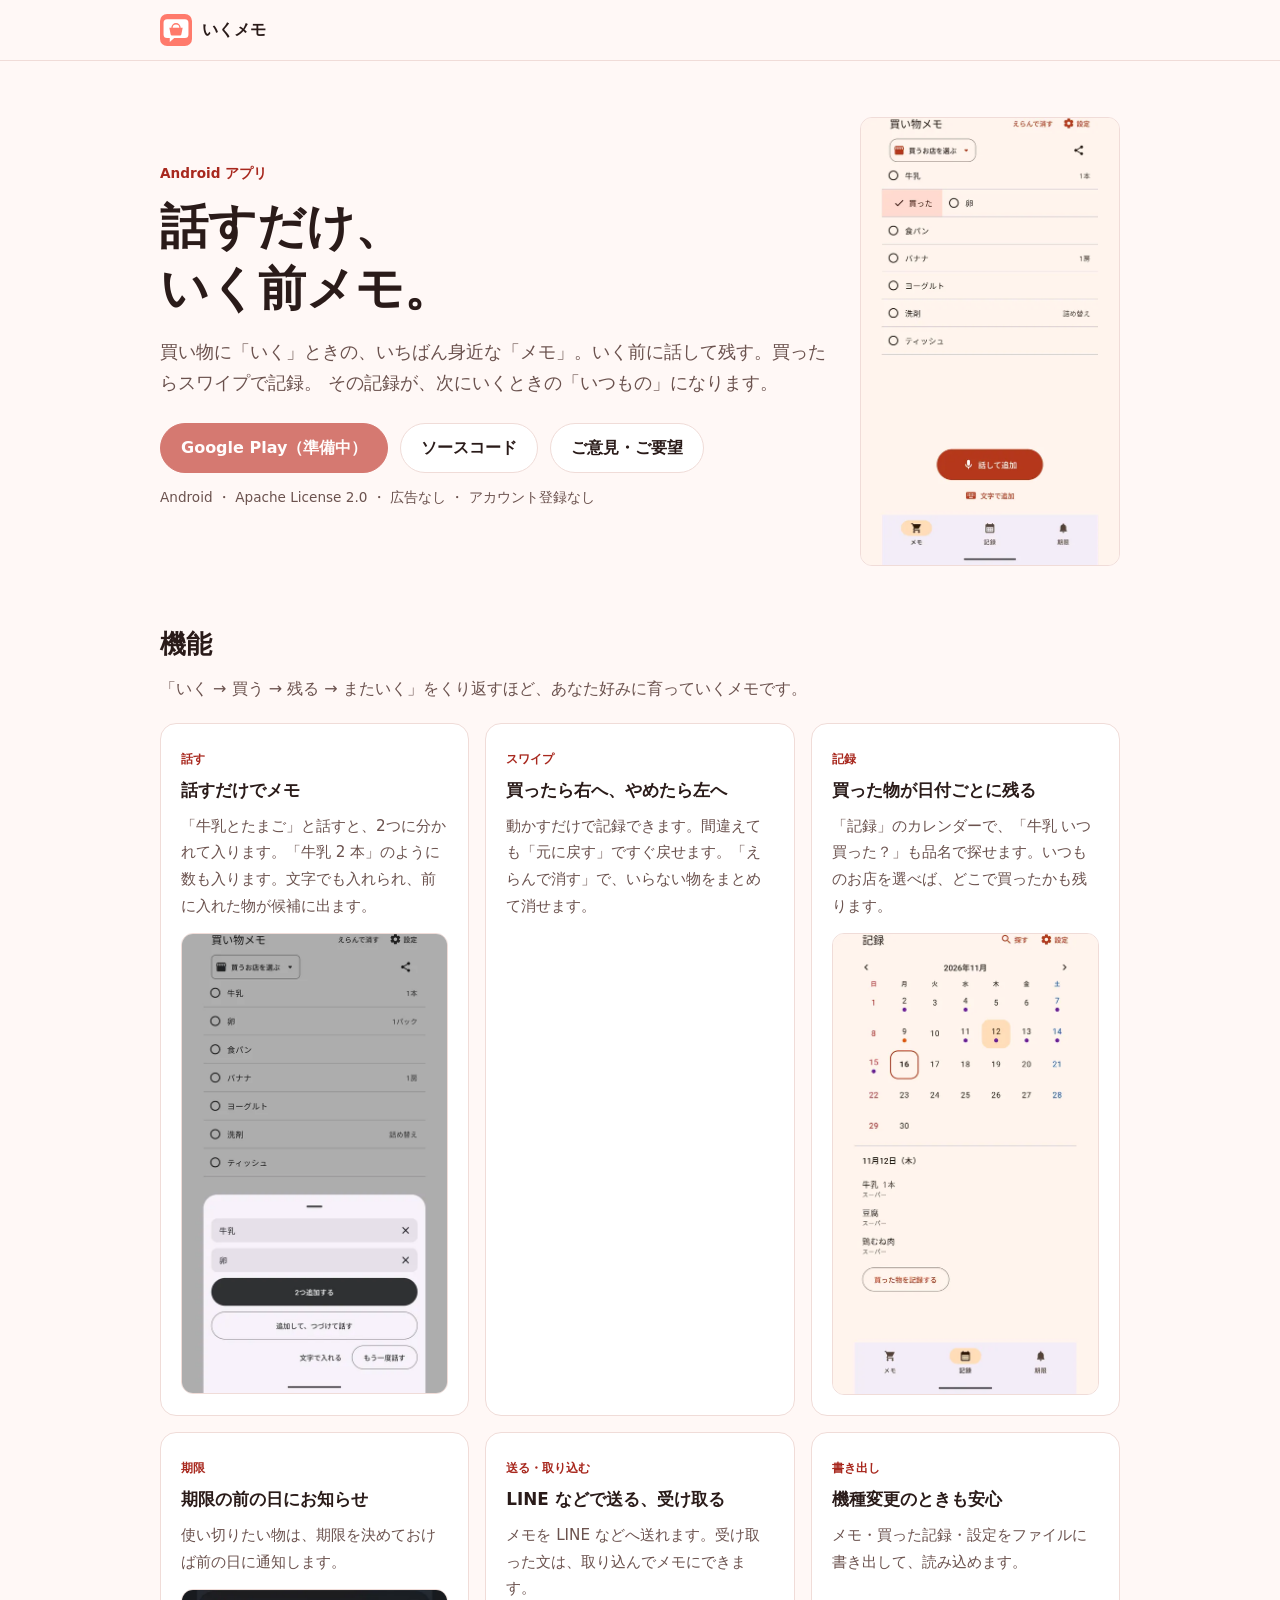
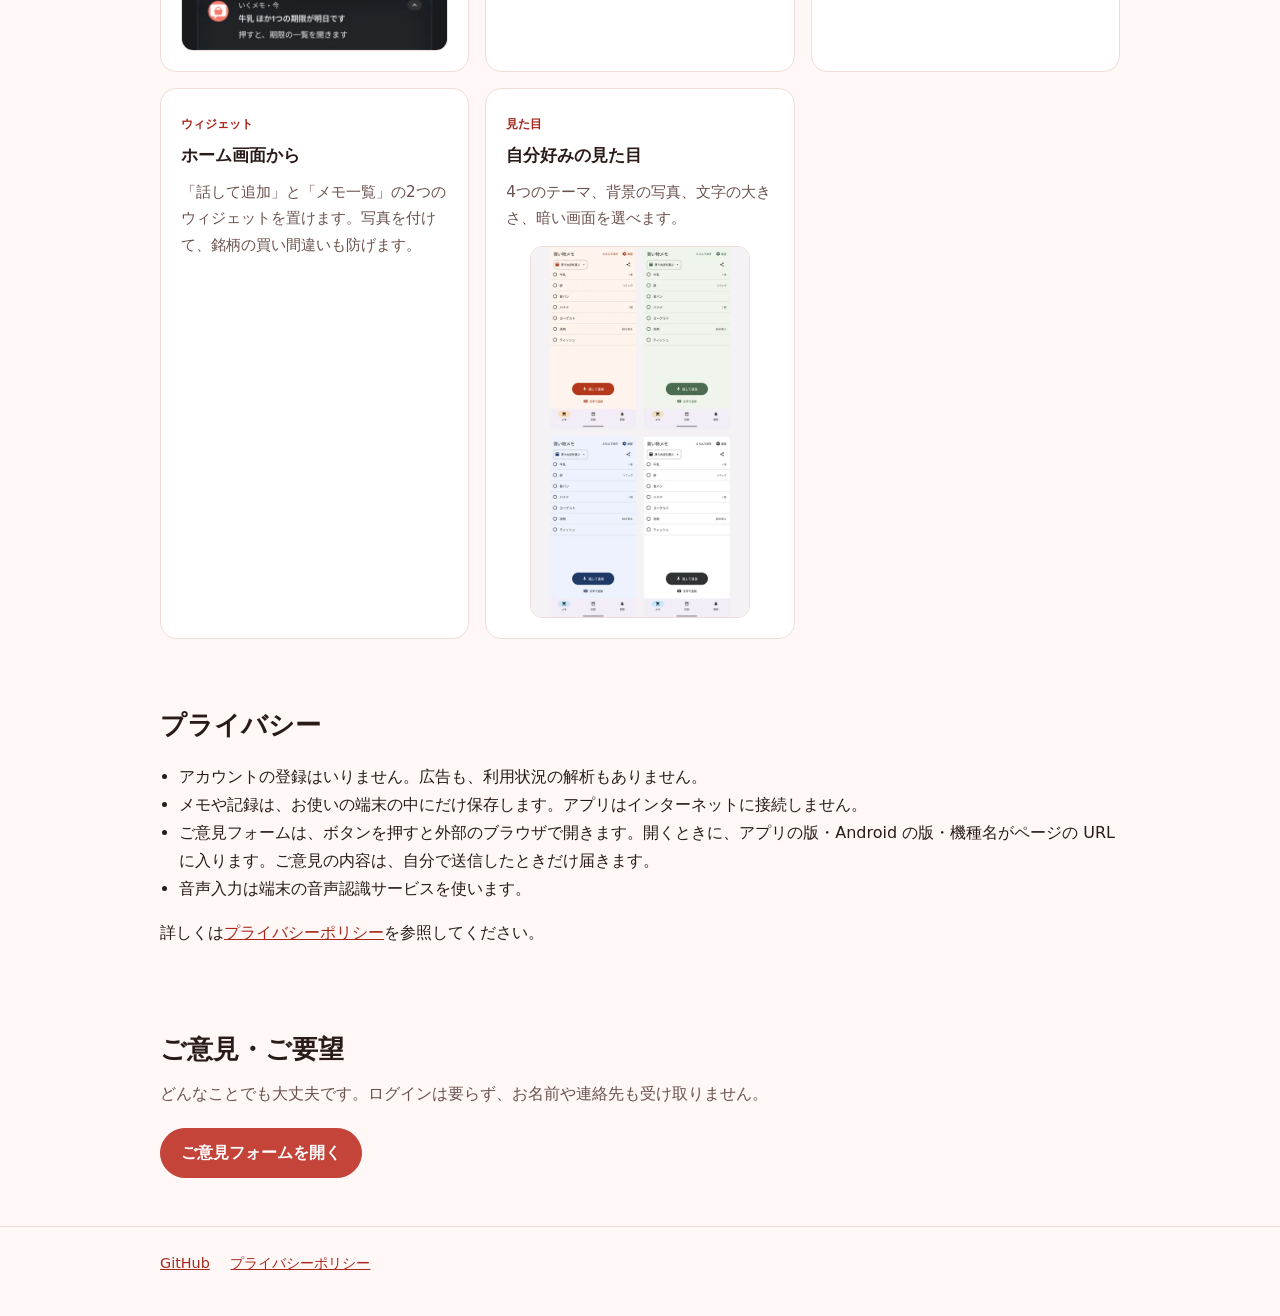
==== site/index.html @ e3bd5363 "docs: ✂️ スクリーンショットのぼかしを切り落としに替える (BL-231) ステータスバーのぼかしは切り落とし、ウィジェットの 1 枚はぼかした既存の ウィジェット・アイコン・ドックを入れず、" ====
<!doctype html>
<!--
  いくメモの紹介ページ。公開の手順は site/README.md。
  外部フォント・外部スクリプト・アクセス解析は読み込まない（閲覧者の情報を第三者へ送らないため）。
-->
<html lang="ja">
<head>
  <meta charset="utf-8">
  <meta name="viewport" content="width=device-width, initial-scale=1">
  <title>いくメモ — 話すだけ、いく前メモ。</title>
  <meta name="description" content="話すだけで買い物メモ。買ったらスワイプで記録、記録のカレンダーで振り返り。使い切りたい物は、期限をお知らせ。Android アプリ。">
  <meta name="theme-color" content="#FF7A6B">
  <meta property="og:type" content="website">
  <meta property="og:url" content="https://filderschoice.github.io/ikumemo/">
  <link rel="canonical" href="https://filderschoice.github.io/ikumemo/">
  <meta property="og:title" content="いくメモ">
  <meta property="og:description" content="話すだけ、いく前メモ。いく前に話して、買ったらスワイプ。（Android）">
  <!-- 共有時の画像はストアのフィーチャーグラフィック（docs/store/images/feature-graphic.png の写し）。X など WebP を読まない SNS があるため PNG -->
  <meta property="og:image" content="https://filderschoice.github.io/ikumemo/assets/og-image.png">
  <meta property="og:image:width" content="1024">
  <meta property="og:image:height" content="500">
  <meta property="og:image:alt" content="いくメモ — 話すだけ、いく前メモ。">
  <meta property="og:locale" content="ja_JP">
  <meta property="og:site_name" content="いくメモ">
  <meta name="twitter:card" content="summary_large_image">
  <link rel="icon" href="assets/icon.svg" type="image/svg+xml">
  <link rel="stylesheet" href="style.css">
</head>
<body>
  <header class="site-header">
    <div class="container">
      <a class="brand" href="#top">
        <img src="assets/icon.svg" alt="" width="32" height="32">
        <span>いくメモ</span>
      </a>
    </div>
  </header>

  <main id="top">
    <section class="hero">
      <div class="container hero-grid">
        <div class="hero-text">
        <span class="eyebrow">Android アプリ</span>
        <h1>話すだけ、<br>いく前メモ。</h1>
        <p class="lead">
          買い物に「いく」ときの、いちばん身近な「メモ」。いく前に話して残す。買ったらスワイプで記録。
          その記録が、次にいくときの「いつもの」になります。
        </p>
        <div class="actions">
          <a class="button primary" href="#" aria-disabled="true">Google Play（準備中）</a>
          <a class="button" href="https://github.com/filderschoice/ikumemo">ソースコード</a>
          <a class="button" href="feedback/">ご意見・ご要望</a>
        </div>
        <p class="meta">Android ・ Apache License 2.0 ・ 広告なし ・ アカウント登録なし</p>
        </div>
        <div class="hero-shot">
          <img class="shot" src="assets/screenshots/swipe.webp" alt="買い物メモの画面。牛乳やたまごなどの品が並び、「買った」へスワイプした行と、下に「話して追加」ボタンがある" width="540" height="935">
        </div>
      </div>
    </section>

    <section id="features">
      <div class="container">
        <h2>機能</h2>
        <p class="section-lead">「いく → 買う → 残る → またいく」をくり返すほど、あなた好みに育っていくメモです。</p>
        <ul class="features">
          <li class="card">
            <span class="tag">話す</span>
            <h3>話すだけでメモ</h3>
            <p>「牛乳とたまご」と話すと、2つに分かれて入ります。「牛乳 2 本」のように数も入ります。文字でも入れられ、前に入れた物が候補に出ます。</p>
            <img class="shot" src="assets/screenshots/voice.webp" alt="「牛乳」と「卵」の2つに分かれた話して追加の確認カード" width="540" height="934" loading="lazy">
          </li>
          <li class="card">
            <span class="tag">スワイプ</span>
            <h3>買ったら右へ、やめたら左へ</h3>
            <p>動かすだけで記録できます。間違えても「元に戻す」ですぐ戻せます。「えらんで消す」で、いらない物をまとめて消せます。</p>
          </li>
          <li class="card">
            <span class="tag">記録</span>
            <h3>買った物が日付ごとに残る</h3>
            <p>「記録」のカレンダーで、「牛乳 いつ買った？」も品名で探せます。いつものお店を選べば、どこで買ったかも残ります。</p>
            <img class="shot" src="assets/screenshots/calendar.webp" alt="買った日に印が付いた記録のカレンダーと、選んだ日に買った物の一覧" width="540" height="935" loading="lazy">
          </li>
          <li class="card">
            <span class="tag">期限</span>
            <h3>期限の前の日にお知らせ</h3>
            <p>使い切りたい物は、期限を決めておけば前の日に通知します。</p>
            <img class="shot" src="assets/screenshots/notification.webp" alt="「牛乳 ほか1つの期限が明日です」という期限のお知らせの通知" width="540" height="122" loading="lazy">
          </li>
          <li class="card">
            <span class="tag">送る・取り込む</span>
            <h3>LINE などで送る、受け取る</h3>
            <p>メモを LINE などへ送れます。受け取った文は、取り込んでメモにできます。</p>
          </li>
          <li class="card">
            <span class="tag">書き出し</span>
            <h3>機種変更のときも安心</h3>
            <p>メモ・買った記録・設定をファイルに書き出して、読み込めます。</p>
          </li>
          <li class="card">
            <span class="tag">ウィジェット</span>
            <h3>ホーム画面から</h3>
            <p>「話して追加」と「メモ一覧」の2つのウィジェットを置けます。写真を付けて、銘柄の買い間違いも防げます。</p>
          </li>
          <li class="card">
            <span class="tag">見た目</span>
            <h3>自分好みの見た目</h3>
            <p>4つのテーマ、背景の写真、文字の大きさ、暗い画面を選べます。</p>
            <img class="shot" src="assets/screenshots/themes.webp" alt="4つのテーマで見た目を変えた買い物メモの画面を2列2段に並べたもの" width="540" height="916" loading="lazy">
          </li>
        </ul>
      </div>
    </section>

    <section id="privacy">
      <div class="container">
        <h2>プライバシー</h2>
        <ul class="plain-list">
          <li>アカウントの登録はいりません。広告も、利用状況の解析もありません。</li>
          <li>メモや記録は、お使いの端末の中にだけ保存します。アプリはインターネットに接続しません。</li>
          <li>ご意見フォームは、ボタンを押すと外部のブラウザで開きます。開くときに、アプリの版・Android の版・機種名がページの URL に入ります。ご意見の内容は、自分で送信したときだけ届きます。</li>
          <li>音声入力は端末の音声認識サービスを使います。</li>
        </ul>
        <p>詳しくは<a href="https://github.com/filderschoice/ikumemo/blob/main/docs/store/PRIVACY_POLICY.md">プライバシーポリシー</a>を参照してください。</p>
      </div>
    </section>

    <section id="feedback">
      <div class="container">
        <h2>ご意見・ご要望</h2>
        <p class="section-lead">どんなことでも大丈夫です。ログインは要らず、お名前や連絡先も受け取りません。</p>
        <p><a class="button primary" href="feedback/">ご意見フォームを開く</a></p>
      </div>
    </section>
  </main>

  <footer class="site-footer">
    <div class="container">
      <a href="https://github.com/filderschoice/ikumemo">GitHub</a>
      <a href="https://github.com/filderschoice/ikumemo/blob/main/docs/store/PRIVACY_POLICY.md">プライバシーポリシー</a>
    </div>
  </footer>
</body>
</html>
---- site/style.css ----
/* いくメモ紹介ページの共通スタイル。外部フォント・外部スクリプトは読み込まない。 */
:root {
  --accent: #c4443a;
  --accent-strong: #a8281e;
  --on-accent: #ffffff;
  --bg: #fff8f6;
  --surface: #ffffff;
  --text: #2a1b19;
  --muted: #6b524e;
  --border: #f0dcd8;
  --radius: 16px;
  --max: 960px;
  --font: system-ui, -apple-system, "Segoe UI", "Hiragino Sans", "Noto Sans JP", "Yu Gothic UI", sans-serif;
  color-scheme: light dark;
}

@media (prefers-color-scheme: dark) {
  :root {
    --accent: #ff8f82;
    --accent-strong: #ffb3aa;
    --on-accent: #1a1211;
    --bg: #1a1211;
    --surface: #231918;
    --text: #f5ebe9;
    --muted: #c4aca8;
    --border: #3d2b28;
  }
}

*, *::before, *::after { box-sizing: border-box; }
html { scroll-behavior: smooth; }
body { margin: 0; background: var(--bg); color: var(--text); font-family: var(--font); line-height: 1.75; }
a { color: var(--accent-strong); }
.container { width: min(100% - 32px, var(--max)); margin-inline: auto; }

.site-header { border-bottom: 1px solid var(--border); }
.site-header .container { display: flex; align-items: center; gap: 16px; min-height: 60px; }
.brand { display: flex; align-items: center; gap: 10px; font-weight: 700; color: var(--text); text-decoration: none; }
.brand img { width: 32px; height: 32px; }

.hero { padding: 56px 0 24px; }
.eyebrow { display: inline-block; font-size: 0.85rem; font-weight: 700; color: var(--accent-strong); }
.hero h1 { font-size: clamp(2rem, 6vw, 3rem); line-height: 1.3; margin: 8px 0 16px; }
.lead { font-size: 1.1rem; color: var(--muted); max-width: 40em; }
.actions { display: flex; flex-wrap: wrap; gap: 12px; margin: 24px 0 8px; }
.button { display: inline-block; padding: 10px 20px; border: 1px solid var(--border); border-radius: 999px; background: var(--surface); color: var(--text); text-decoration: none; font-weight: 600; }
.button.primary { background: var(--accent); border-color: var(--accent); color: var(--on-accent); }
.button[aria-disabled="true"] { opacity: 0.7; cursor: default; }
.meta { font-size: 0.85rem; color: var(--muted); }

section { padding: 32px 0; }
h2 { font-size: 1.6rem; margin: 0 0 8px; }
.section-lead { color: var(--muted); margin: 0 0 20px; }
.features { list-style: none; margin: 0; padding: 0; display: grid; grid-template-columns: repeat(auto-fit, minmax(240px, 1fr)); gap: 16px; }
.card { background: var(--surface); border: 1px solid var(--border); border-radius: var(--radius); padding: 20px; }
.card h3 { margin: 4px 0 8px; font-size: 1.05rem; }
.card p { margin: 0; color: var(--muted); font-size: 0.95rem; }
.tag { font-size: 0.75rem; font-weight: 700; color: var(--accent-strong); }
.plain-list { padding-left: 1.2em; }

.site-footer { border-top: 1px solid var(--border); padding: 24px 0 40px; color: var(--muted); font-size: 0.9rem; }
.site-footer a { margin-right: 16px; }
.narrow { max-width: 36em; padding: 56px 0; }

/* スクリーンショット（assets/screenshots/、BL-227）。画像は幅に収め、はみ出さない。 */
img { max-width: 100%; height: auto; }
.hero-grid { display: grid; grid-template-columns: minmax(0, 1fr) minmax(0, 260px); gap: 32px; align-items: center; }
.hero-shot { justify-self: center; width: 100%; max-width: 260px; }
.shot { display: block; width: 100%; height: auto; border: 1px solid var(--border); border-radius: 12px; background: var(--surface); }
.card .shot { margin-top: 14px; }
.card:has(.shot[src*="themes"]) .shot { max-width: 220px; margin-inline: auto; }
@media (max-width: 640px) {
  .hero-grid { grid-template-columns: minmax(0, 1fr); }
  .hero-shot { max-width: 220px; }
}
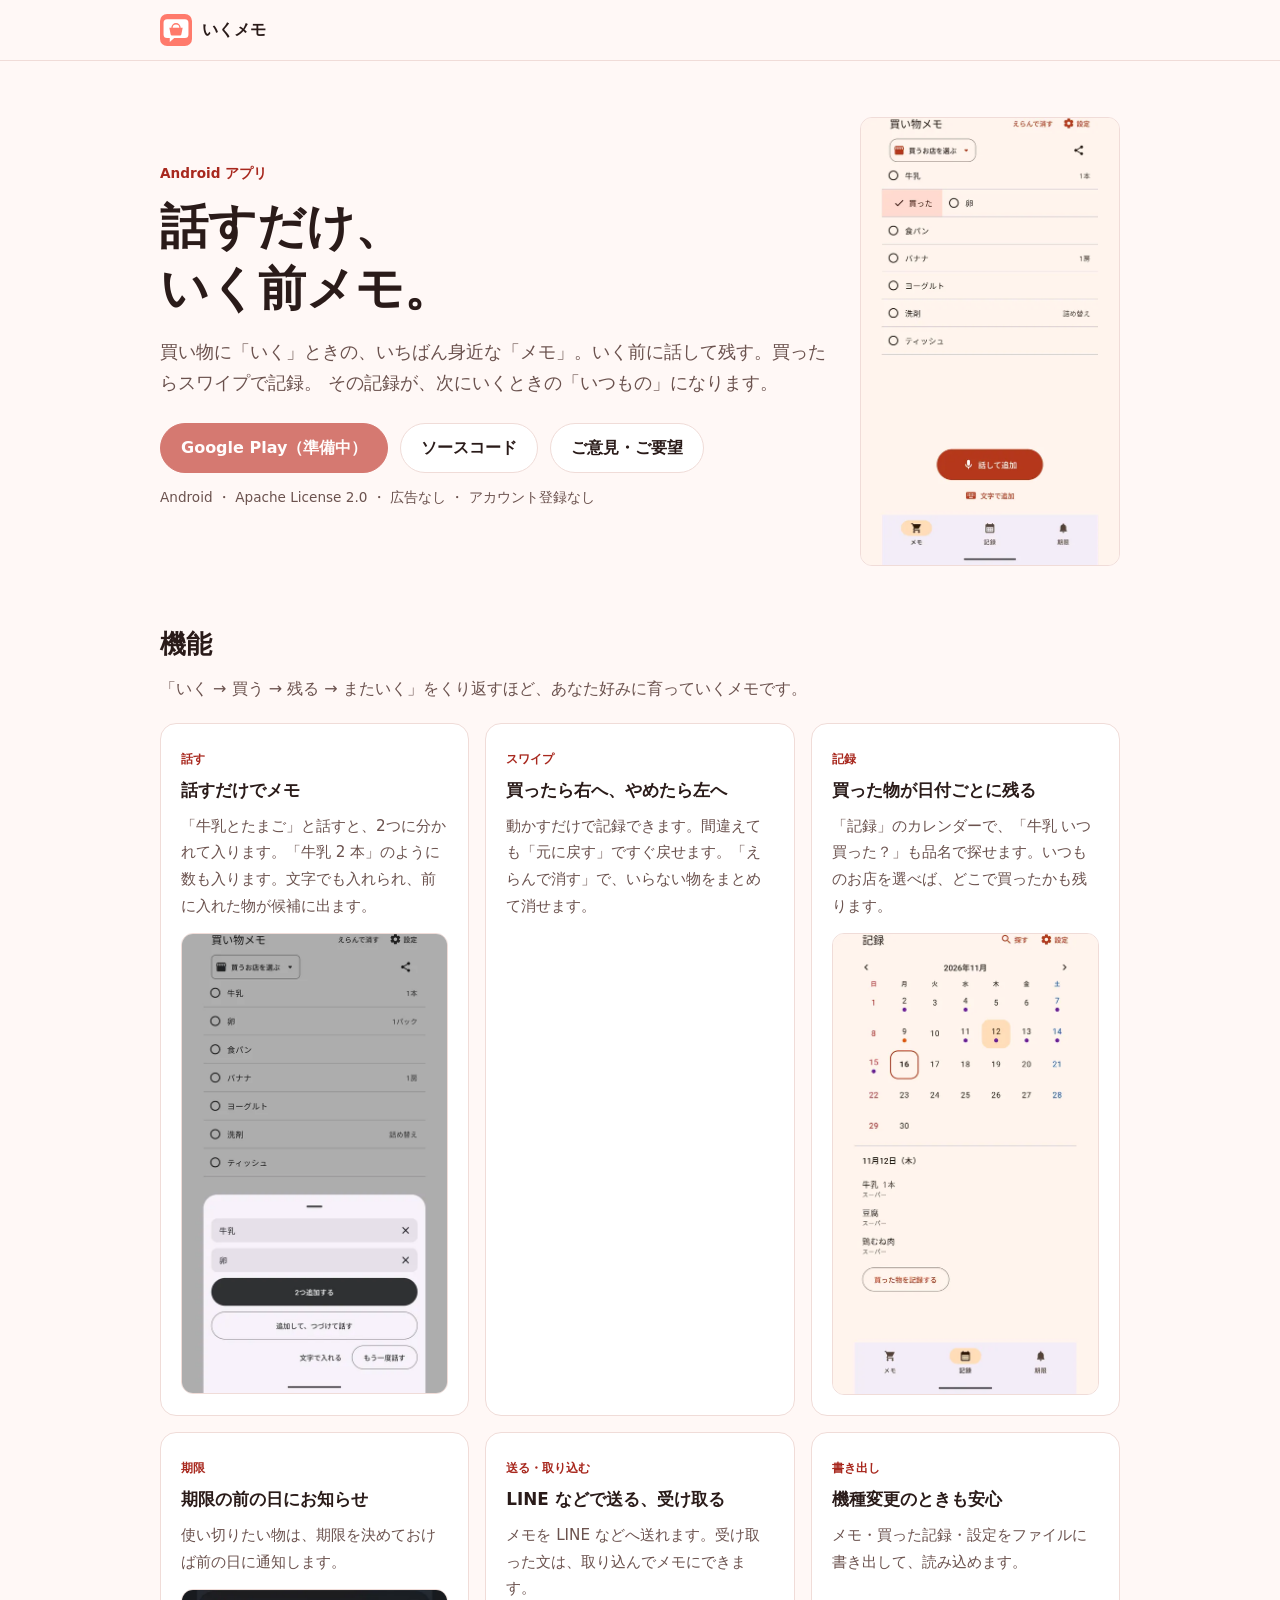
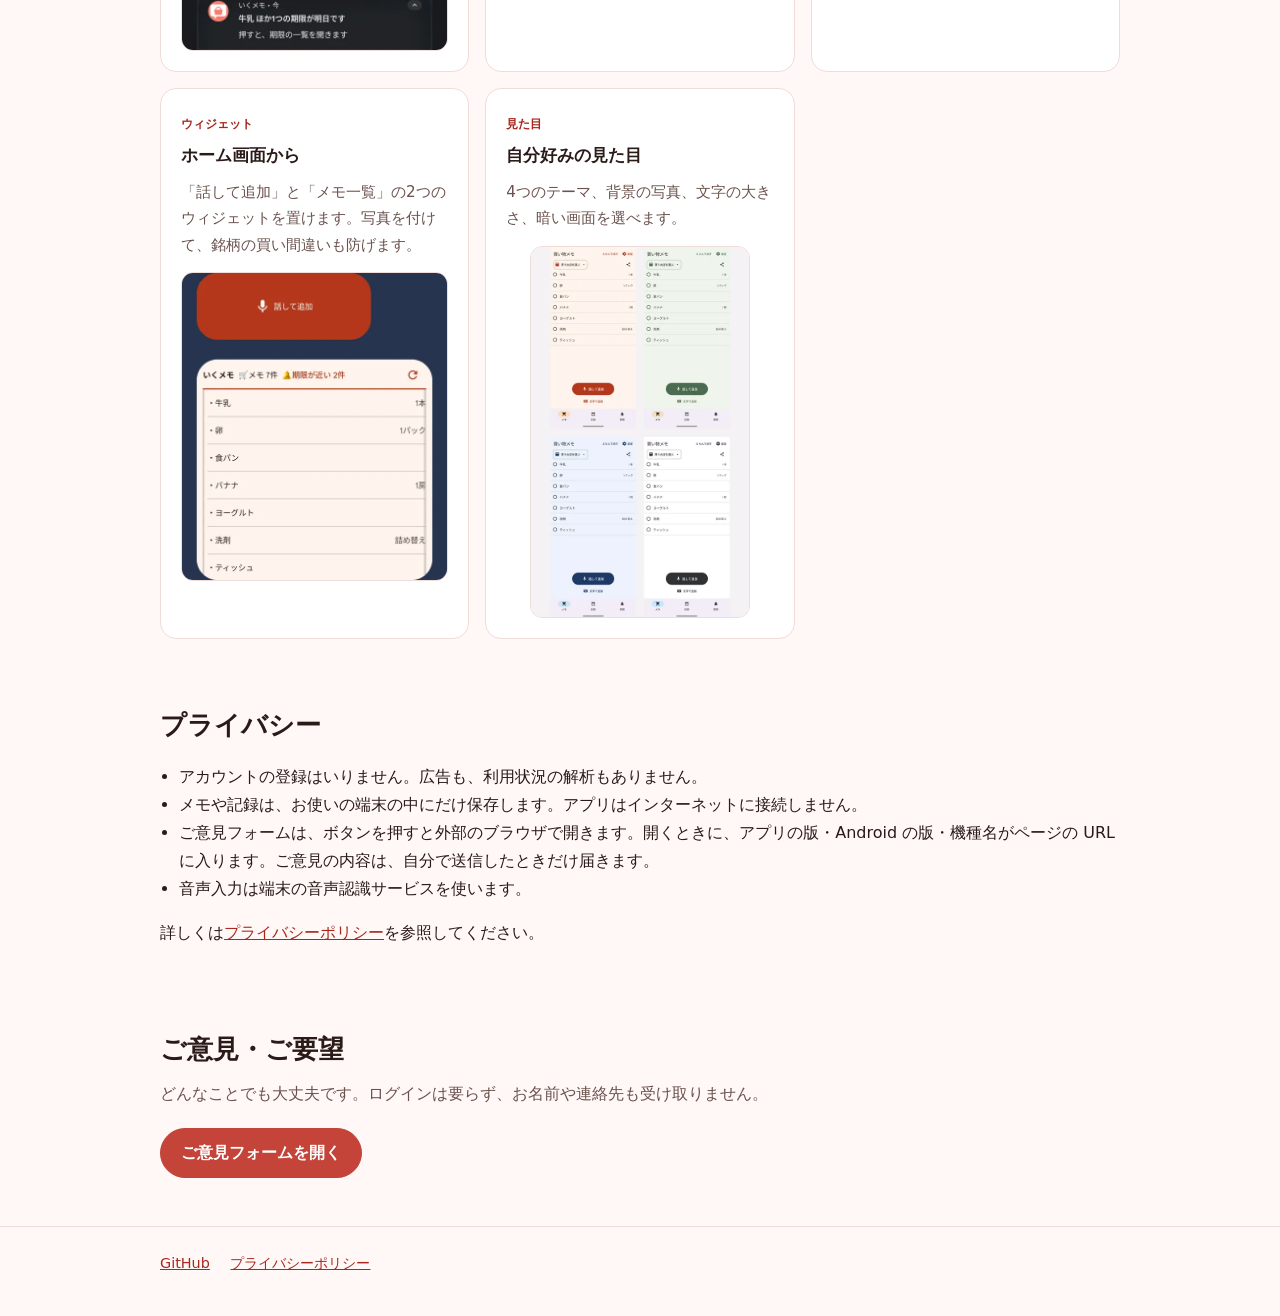
==== commit e07a4c35: "feat: 🖼️ 紹介ページの「ウィジェット」に画像を添える (BL-232) BL-231 でぼかしの無くなったウィジェットの 1 枚を幅 540px の WebP にして、 紹介ページの「ウィジェ" ====
--- a/site/index.html
+++ b/site/index.html
@@ -101,6 +101,7 @@
             <span class="tag">ウィジェット</span>
             <h3>ホーム画面から</h3>
             <p>「話して追加」と「メモ一覧」の2つのウィジェットを置けます。写真を付けて、銘柄の買い間違いも防げます。</p>
+            <img class="shot" src="assets/screenshots/widget.webp" alt="ホーム画面に置いた「話して追加」のボタンと、メモの一覧のウィジェット" width="540" height="624" loading="lazy">
           </li>
           <li class="card">
             <span class="tag">見た目</span>
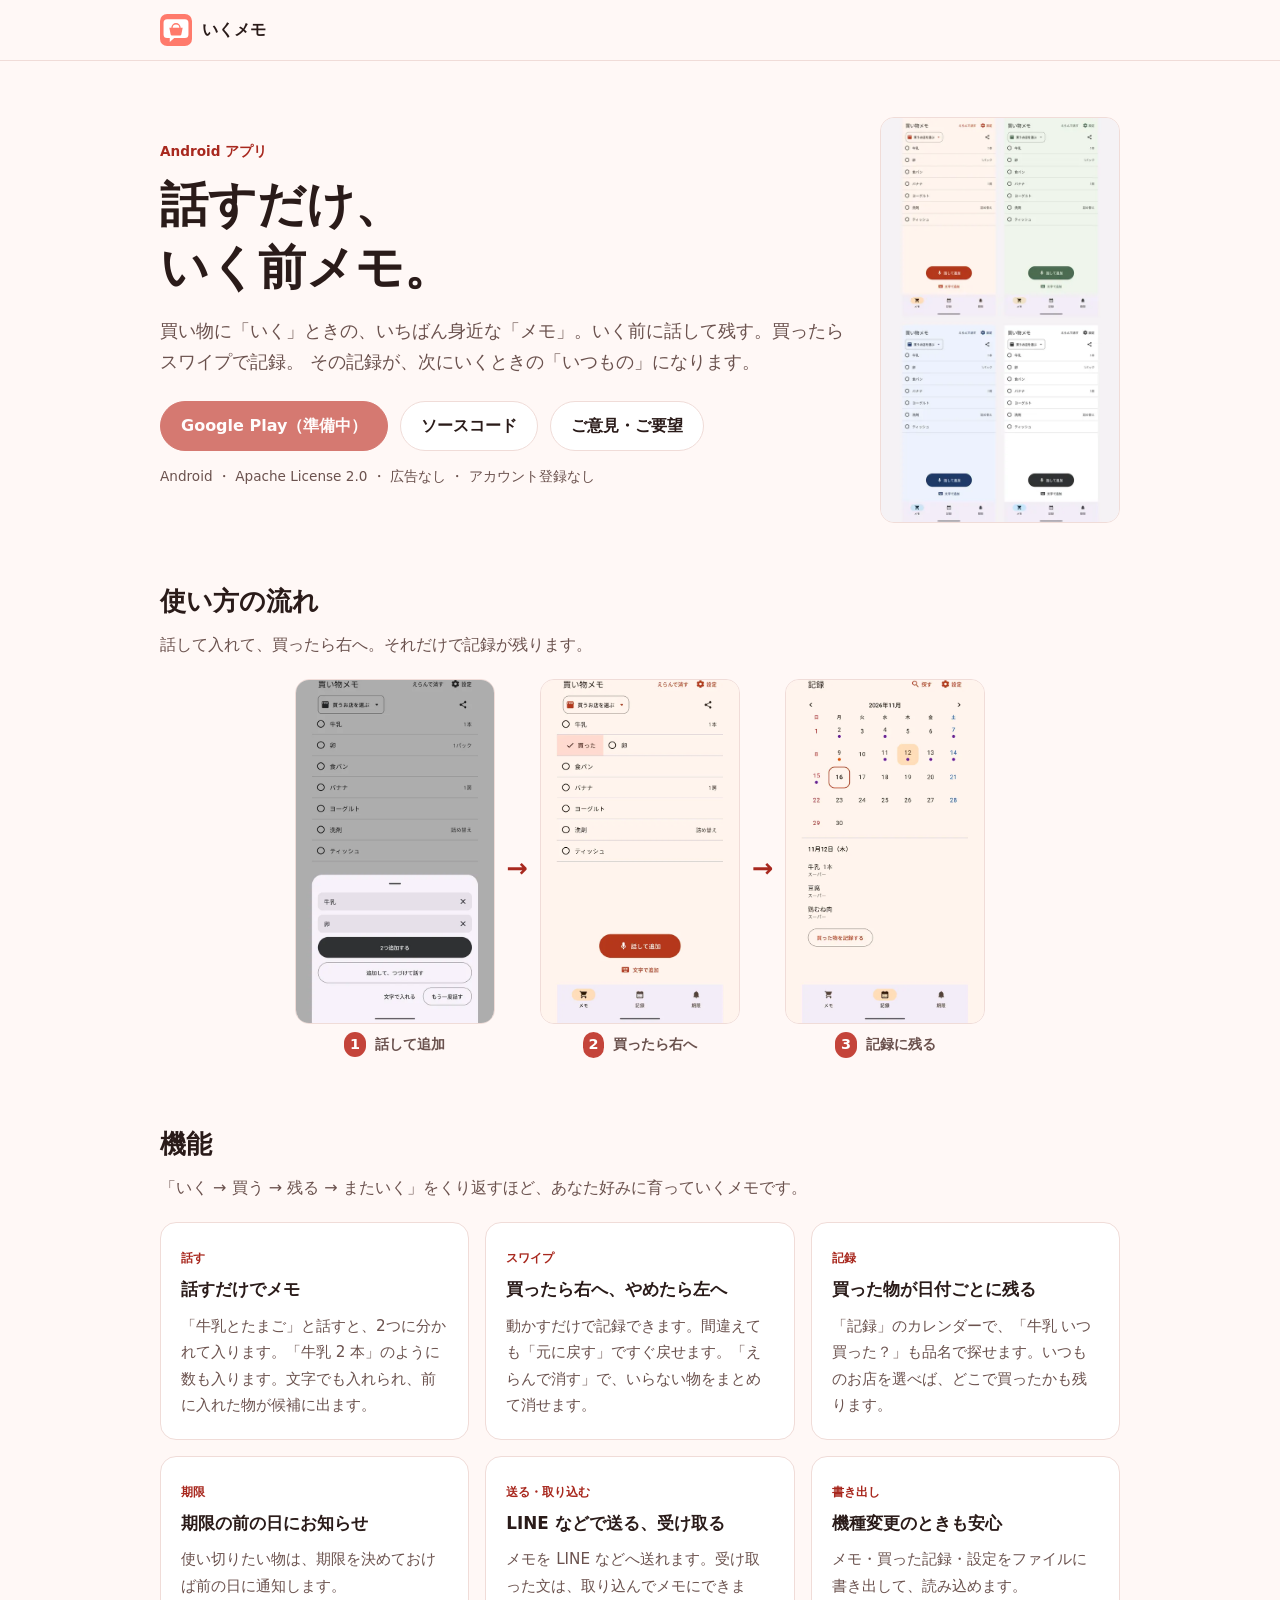
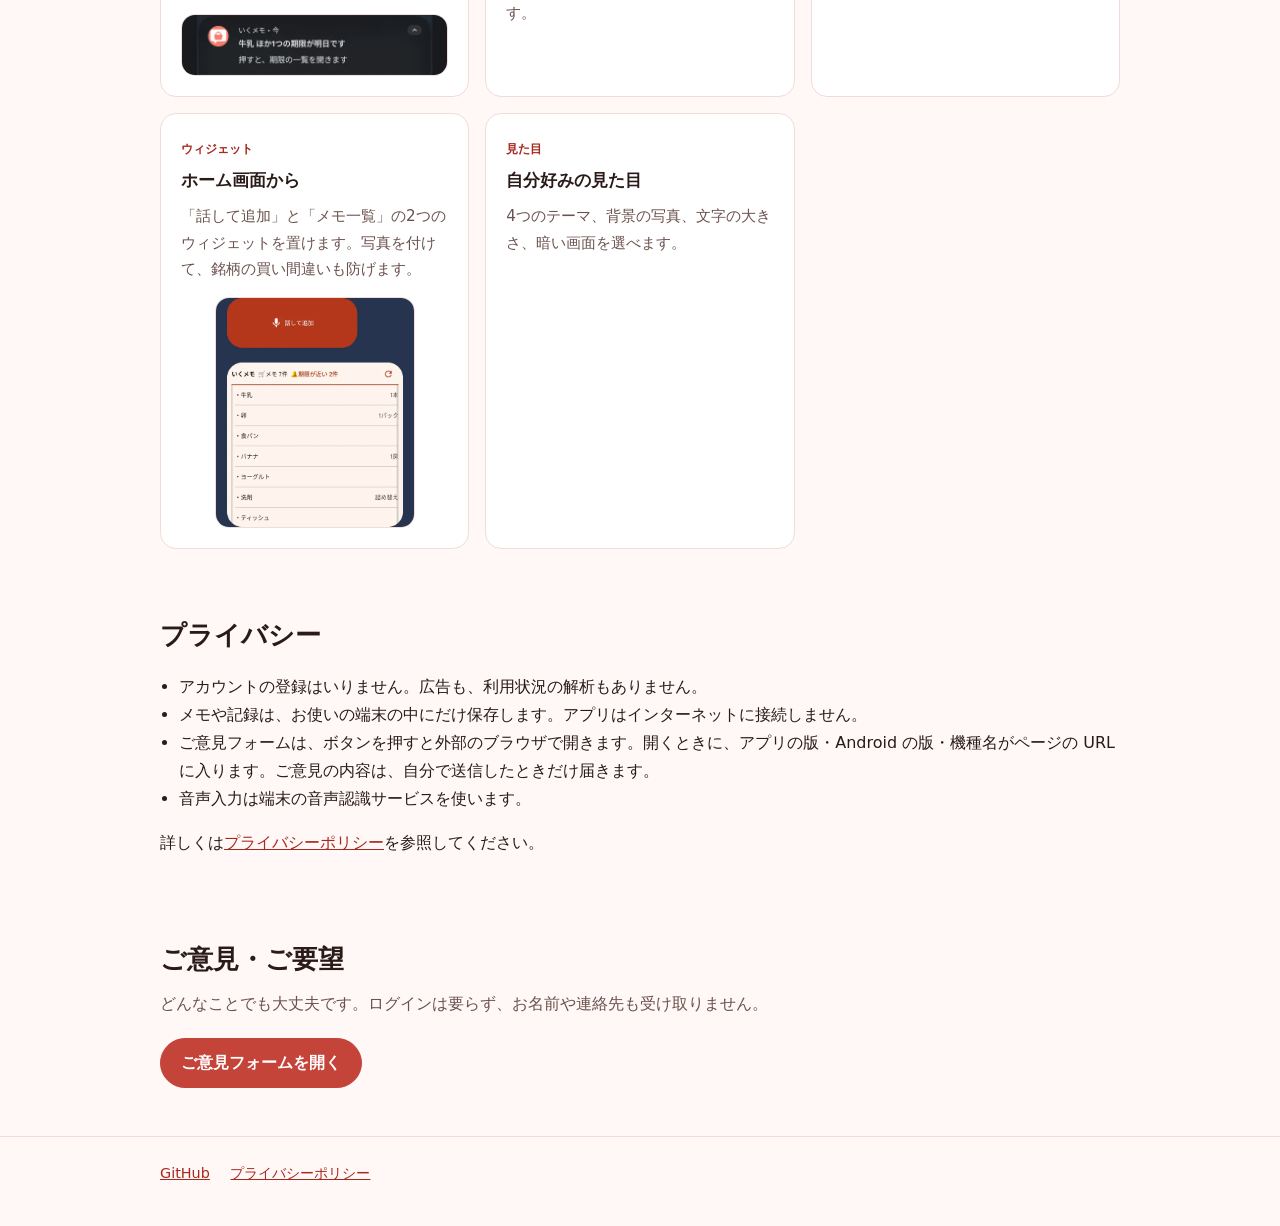
==== commit d34b9640: "fix: 📱 紹介ページの画像を小さくし、使い方の流れを足す (BL-233) 公開後に画像が大きすぎるとの指摘を受け、site のレイアウトを見直した。冒頭は themes に替えて 240px ま" ====
--- a/site/index.html
+++ b/site/index.html
@@ -54,8 +54,31 @@
         <p class="meta">Android ・ Apache License 2.0 ・ 広告なし ・ アカウント登録なし</p>
         </div>
         <div class="hero-shot">
-          <img class="shot" src="assets/screenshots/swipe.webp" alt="買い物メモの画面。牛乳やたまごなどの品が並び、「買った」へスワイプした行と、下に「話して追加」ボタンがある" width="540" height="935">
+          <img class="shot" src="assets/screenshots/themes.webp" alt="4つのテーマで見た目を変えた買い物メモの画面を2列2段に並べたもの" width="540" height="916">
         </div>
+      </div>
+    </section>
+
+    <section id="flow">
+      <div class="container">
+        <h2>使い方の流れ</h2>
+        <p class="section-lead">話して入れて、買ったら右へ。それだけで記録が残ります。</p>
+        <ol class="flow-row">
+          <li>
+            <img class="shot" src="assets/screenshots/voice.webp" alt="「牛乳」と「卵」の2つに分かれた話して追加の確認カード" width="540" height="934" loading="lazy">
+            <span><b>1</b> 話して追加</span>
+          </li>
+          <li class="arrow" aria-hidden="true">&rarr;</li>
+          <li>
+            <img class="shot" src="assets/screenshots/swipe.webp" alt="買い物メモの画面。牛乳やたまごなどの品が並び、「買った」へスワイプした行と、下に「話して追加」ボタンがある" width="540" height="935" loading="lazy">
+            <span><b>2</b> 買ったら右へ</span>
+          </li>
+          <li class="arrow" aria-hidden="true">&rarr;</li>
+          <li>
+            <img class="shot" src="assets/screenshots/calendar.webp" alt="買った日に印が付いた記録のカレンダーと、選んだ日に買った物の一覧" width="540" height="935" loading="lazy">
+            <span><b>3</b> 記録に残る</span>
+          </li>
+        </ol>
       </div>
     </section>
 
@@ -68,7 +91,6 @@
             <span class="tag">話す</span>
             <h3>話すだけでメモ</h3>
             <p>「牛乳とたまご」と話すと、2つに分かれて入ります。「牛乳 2 本」のように数も入ります。文字でも入れられ、前に入れた物が候補に出ます。</p>
-            <img class="shot" src="assets/screenshots/voice.webp" alt="「牛乳」と「卵」の2つに分かれた話して追加の確認カード" width="540" height="934" loading="lazy">
           </li>
           <li class="card">
             <span class="tag">スワイプ</span>
@@ -79,7 +101,6 @@
             <span class="tag">記録</span>
             <h3>買った物が日付ごとに残る</h3>
             <p>「記録」のカレンダーで、「牛乳 いつ買った？」も品名で探せます。いつものお店を選べば、どこで買ったかも残ります。</p>
-            <img class="shot" src="assets/screenshots/calendar.webp" alt="買った日に印が付いた記録のカレンダーと、選んだ日に買った物の一覧" width="540" height="935" loading="lazy">
           </li>
           <li class="card">
             <span class="tag">期限</span>
@@ -107,7 +128,6 @@
             <span class="tag">見た目</span>
             <h3>自分好みの見た目</h3>
             <p>4つのテーマ、背景の写真、文字の大きさ、暗い画面を選べます。</p>
-            <img class="shot" src="assets/screenshots/themes.webp" alt="4つのテーマで見た目を変えた買い物メモの画面を2列2段に並べたもの" width="540" height="916" loading="lazy">
           </li>
         </ul>
       </div>
--- a/site/style.css
+++ b/site/style.css
@@ -62,14 +62,24 @@
 .site-footer a { margin-right: 16px; }
 .narrow { max-width: 36em; padding: 56px 0; }
 
-/* スクリーンショット（assets/screenshots/、BL-227）。画像は幅に収め、はみ出さない。 */
+/* スクリーンショット（assets/screenshots/、BL-227・BL-233）。幅 540px の画像を 2 倍の解像度として使い、表示は 200〜240px に抑える。 */
 img { max-width: 100%; height: auto; }
-.hero-grid { display: grid; grid-template-columns: minmax(0, 1fr) minmax(0, 260px); gap: 32px; align-items: center; }
-.hero-shot { justify-self: center; width: 100%; max-width: 260px; }
-.shot { display: block; width: 100%; height: auto; border: 1px solid var(--border); border-radius: 12px; background: var(--surface); }
-.card .shot { margin-top: 14px; }
-.card:has(.shot[src*="themes"]) .shot { max-width: 220px; margin-inline: auto; }
+.hero-grid { display: grid; grid-template-columns: minmax(0, 1fr) minmax(0, 240px); gap: 32px; align-items: center; }
+.hero-shot { justify-self: center; width: 100%; max-width: 240px; }
+.shot { display: block; width: 100%; height: auto; border: 1px solid var(--border); border-radius: 14px; background: var(--surface); }
+.card .shot { width: min(100%, 200px); margin: 14px auto 0; }
+.card .shot[src*="notification"] { width: 100%; max-width: 320px; }
+
+/* 使い方の流れ: 3 枚を矢印でつなぐ。狭い画面では横スクロール（scroll-snap）にせず縦に並べる。 */
+.flow-row { display: flex; align-items: flex-start; justify-content: center; gap: 12px; margin: 16px 0 0; padding: 0; list-style: none; }
+.flow-row li { flex: 0 1 200px; text-align: center; color: var(--muted); font-size: 0.9rem; font-weight: 700; }
+.flow-row li.arrow { flex: 0 0 auto; align-self: center; font-size: 1.6rem; color: var(--accent-strong); }
+.flow-row .shot { margin: 0 auto 8px; }
+.flow-row b { display: inline-block; min-width: 1.5em; margin-right: 4px; border-radius: 999px; background: var(--accent); color: var(--on-accent); }
 @media (max-width: 640px) {
   .hero-grid { grid-template-columns: minmax(0, 1fr); }
-  .hero-shot { max-width: 220px; }
+  .hero-shot { max-width: 200px; }
+  .flow-row { flex-direction: column; align-items: center; }
+  .flow-row li { flex-basis: auto; width: min(100%, 200px); }
+  .flow-row li.arrow { transform: rotate(90deg); }
 }
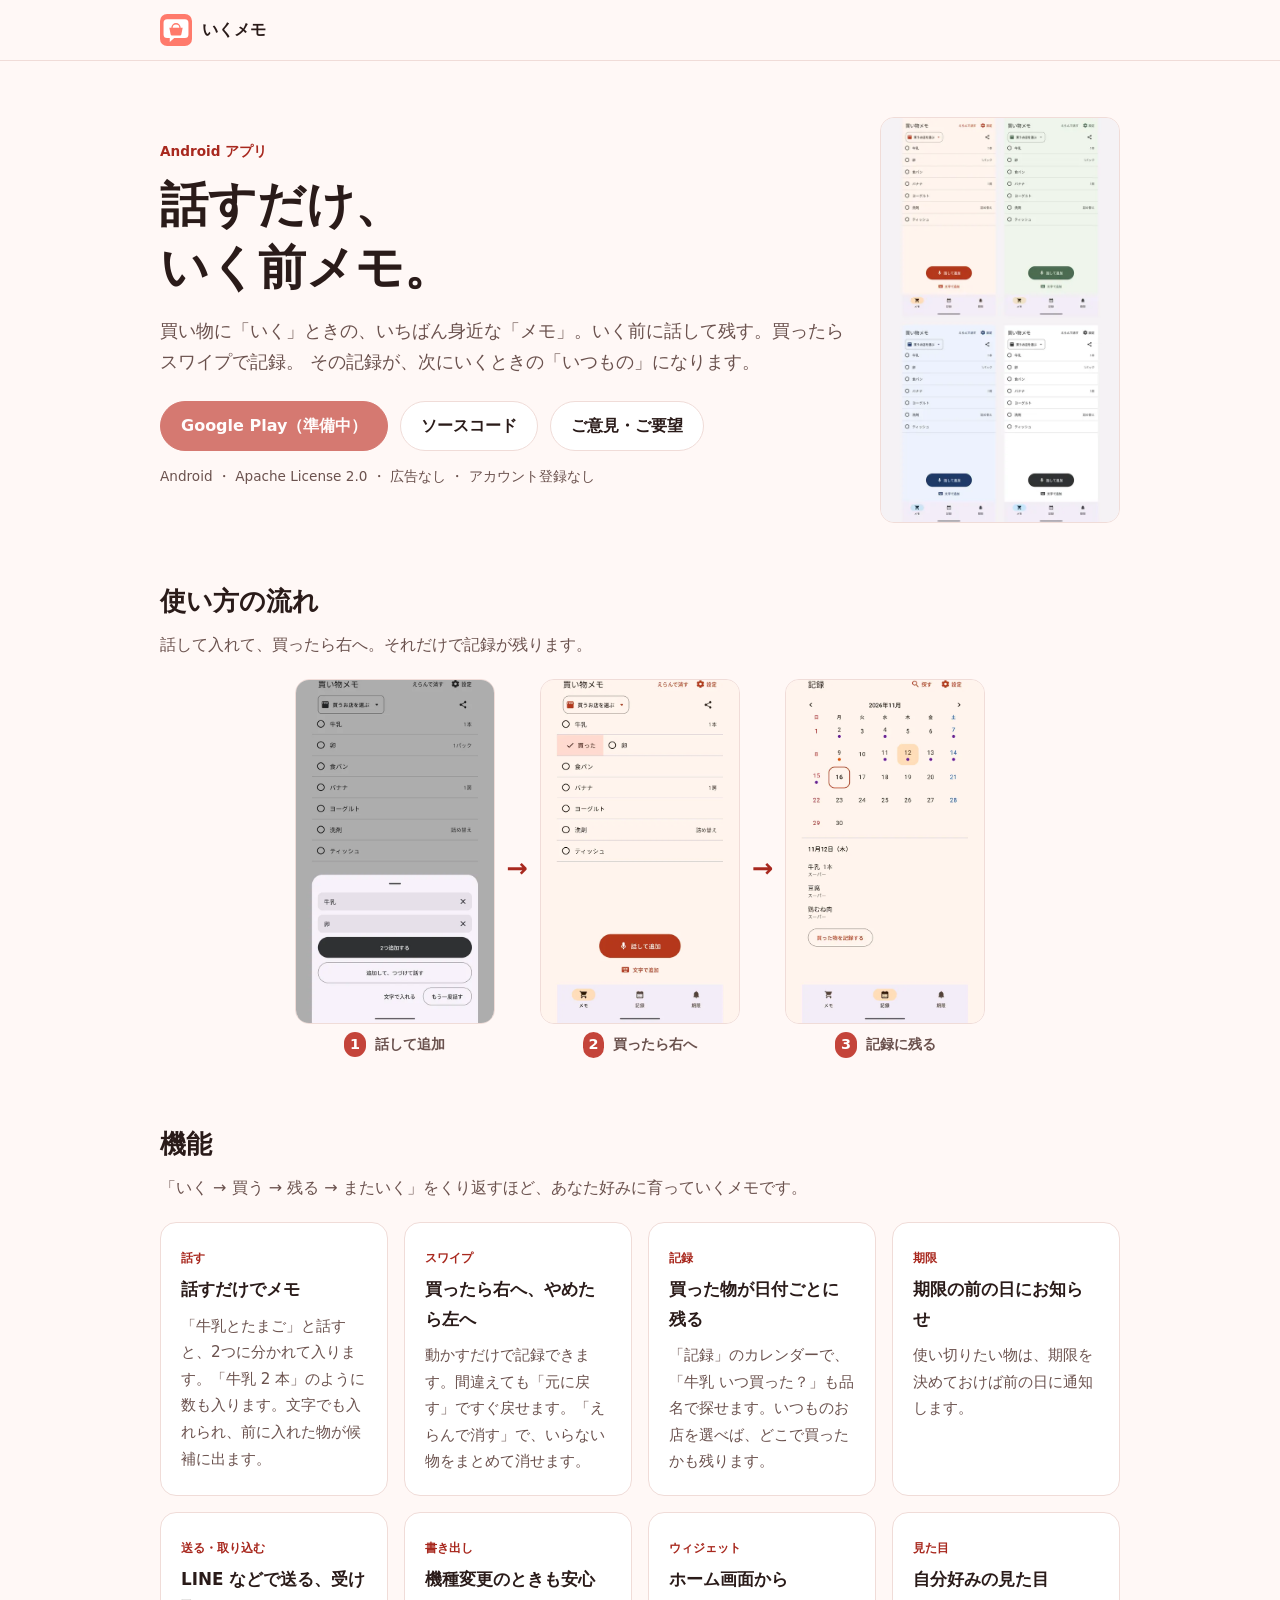
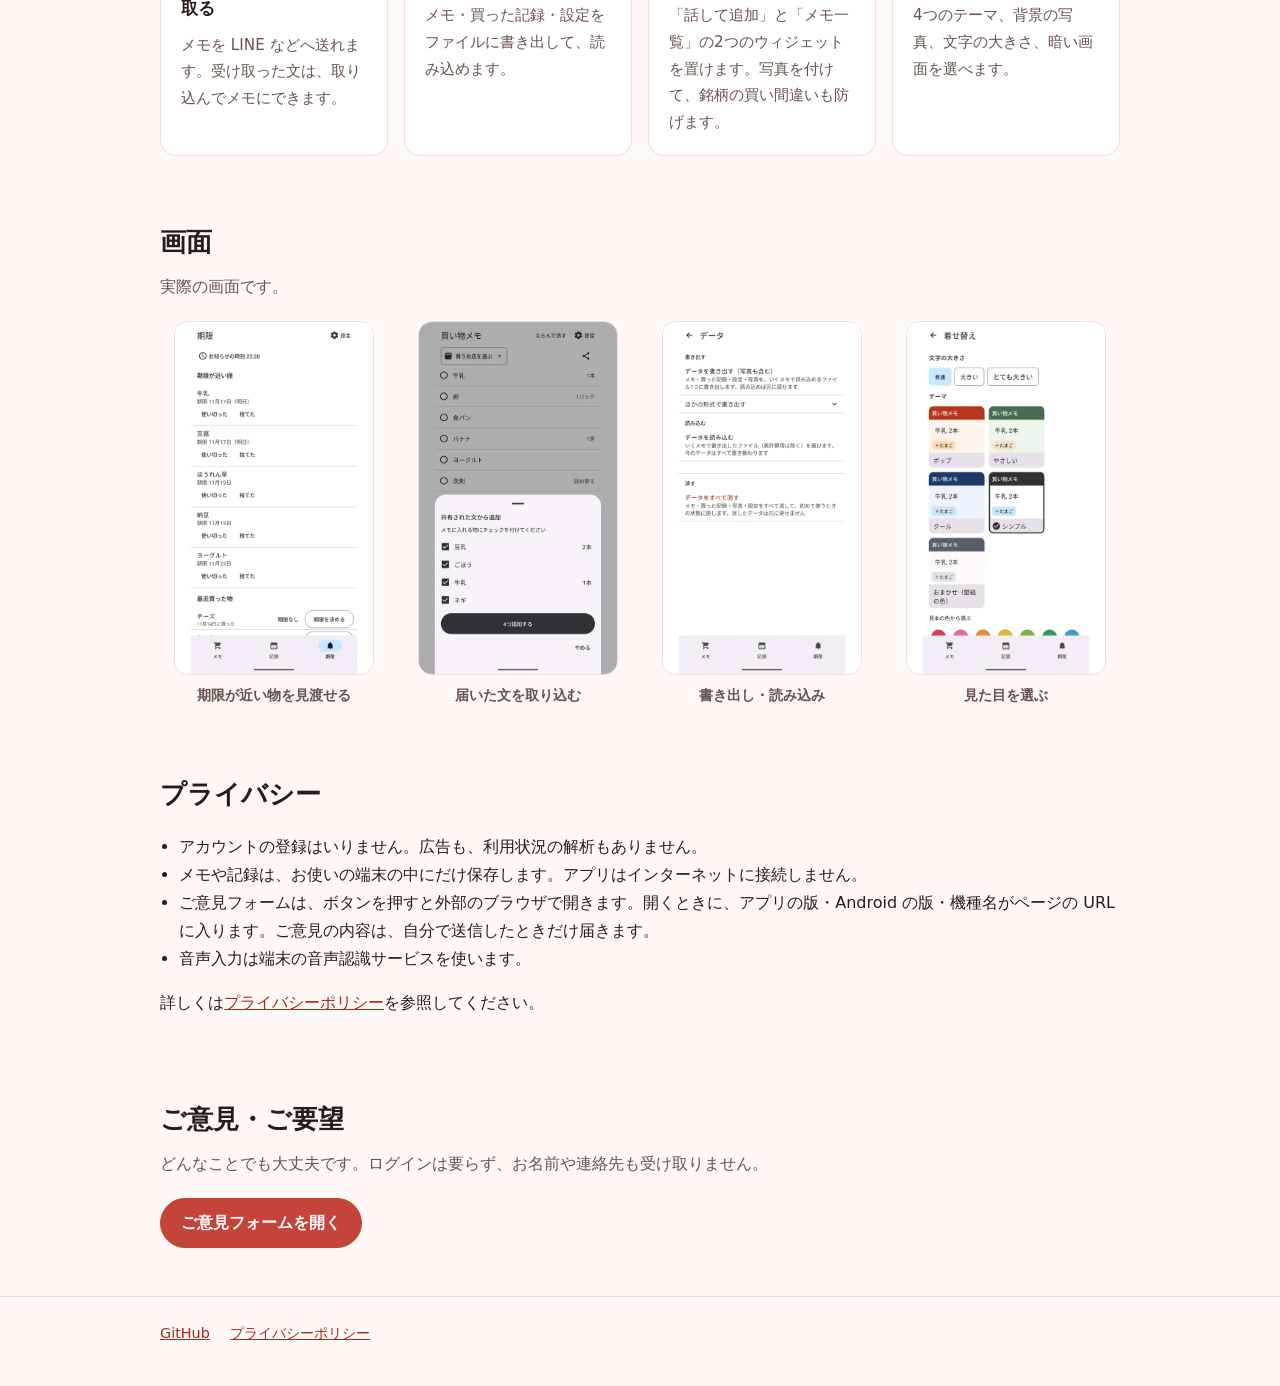
==== commit 238763d0: "refactor: 🎨 紹介ページを使い方の流れ・機能・画面の構成に作り直す (BL-235) 機能のカードから画像を外して文だけにし、PC 4 列 x 2 行・中間 2 列・スマホ 1 列の 高さの" ====
--- a/site/index.html
+++ b/site/index.html
@@ -106,7 +106,6 @@
             <span class="tag">期限</span>
             <h3>期限の前の日にお知らせ</h3>
             <p>使い切りたい物は、期限を決めておけば前の日に通知します。</p>
-            <img class="shot" src="assets/screenshots/notification.webp" alt="「牛乳 ほか1つの期限が明日です」という期限のお知らせの通知" width="540" height="122" loading="lazy">
           </li>
           <li class="card">
             <span class="tag">送る・取り込む</span>
@@ -122,12 +121,36 @@
             <span class="tag">ウィジェット</span>
             <h3>ホーム画面から</h3>
             <p>「話して追加」と「メモ一覧」の2つのウィジェットを置けます。写真を付けて、銘柄の買い間違いも防げます。</p>
-            <img class="shot" src="assets/screenshots/widget.webp" alt="ホーム画面に置いた「話して追加」のボタンと、メモの一覧のウィジェット" width="540" height="624" loading="lazy">
           </li>
           <li class="card">
             <span class="tag">見た目</span>
             <h3>自分好みの見た目</h3>
             <p>4つのテーマ、背景の写真、文字の大きさ、暗い画面を選べます。</p>
+          </li>
+        </ul>
+      </div>
+    </section>
+
+    <section id="screens">
+      <div class="container">
+        <h2>画面</h2>
+        <p class="section-lead">実際の画面です。</p>
+        <ul class="gallery">
+          <li>
+            <img class="shot" src="assets/screenshots/due.webp" alt="期限のタブ。期限が近い物が日付つきで並んでいる" width="540" height="960">
+            <span>期限が近い物を見渡せる</span>
+          </li>
+          <li>
+            <img class="shot" src="assets/screenshots/import.webp" alt="共有された文を取り込んでメモにする確認のシート" width="540" height="960">
+            <span>届いた文を取り込む</span>
+          </li>
+          <li>
+            <img class="shot" src="assets/screenshots/data.webp" alt="設定のデータの項目。書き出しと読み込みのボタンがある" width="540" height="960">
+            <span>書き出し・読み込み</span>
+          </li>
+          <li>
+            <img class="shot" src="assets/screenshots/look.webp" alt="設定の見た目の項目。テーマや文字の大きさを選べる" width="540" height="960">
+            <span>見た目を選ぶ</span>
           </li>
         </ul>
       </div>
--- a/site/style.css
+++ b/site/style.css
@@ -51,8 +51,8 @@
 section { padding: 32px 0; }
 h2 { font-size: 1.6rem; margin: 0 0 8px; }
 .section-lead { color: var(--muted); margin: 0 0 20px; }
-.features { list-style: none; margin: 0; padding: 0; display: grid; grid-template-columns: repeat(auto-fit, minmax(240px, 1fr)); gap: 16px; }
-.card { background: var(--surface); border: 1px solid var(--border); border-radius: var(--radius); padding: 20px; }
+.features { list-style: none; margin: 0; padding: 0; display: grid; grid-template-columns: repeat(4, minmax(0, 1fr)); gap: 16px; }
+.card { height: 100%; background: var(--surface); border: 1px solid var(--border); border-radius: var(--radius); padding: 20px; }
 .card h3 { margin: 4px 0 8px; font-size: 1.05rem; }
 .card p { margin: 0; color: var(--muted); font-size: 0.95rem; }
 .tag { font-size: 0.75rem; font-weight: 700; color: var(--accent-strong); }
@@ -67,8 +67,19 @@
 .hero-grid { display: grid; grid-template-columns: minmax(0, 1fr) minmax(0, 240px); gap: 32px; align-items: center; }
 .hero-shot { justify-self: center; width: 100%; max-width: 240px; }
 .shot { display: block; width: 100%; height: auto; border: 1px solid var(--border); border-radius: 14px; background: var(--surface); }
-.card .shot { width: min(100%, 200px); margin: 14px auto 0; }
-.card .shot[src*="notification"] { width: 100%; max-width: 320px; }
+
+/* 機能は文だけのカード（PC 4 列 x 2 行、中間 2 列、スマホ 1 列）。画面はギャラリーに分ける。 */
+@media (max-width: 900px) { .features { grid-template-columns: repeat(2, minmax(0, 1fr)); } }
+@media (max-width: 520px) { .features { grid-template-columns: minmax(0, 1fr); } }
+
+/* 画面ギャラリー: 同じ縦横比の画像を PC は 4 列で 1 行、スマホは 1.5 枚ほど見せて横スクロール（scroll-snap）。 */
+.gallery { display: grid; grid-template-columns: repeat(4, minmax(0, 1fr)); gap: 16px; margin: 0; padding: 0; list-style: none; }
+.gallery li { text-align: center; color: var(--muted); font-size: 0.9rem; font-weight: 700; }
+.gallery .shot { max-width: 200px; margin: 0 auto 8px; }
+@media (max-width: 640px) {
+  .gallery { display: flex; overflow-x: auto; scroll-snap-type: x mandatory; gap: 12px; padding-bottom: 8px; -webkit-overflow-scrolling: touch; }
+  .gallery li { flex: 0 0 62%; scroll-snap-align: start; }
+}
 
 /* 使い方の流れ: 3 枚を矢印でつなぐ。狭い画面では横スクロール（scroll-snap）にせず縦に並べる。 */
 .flow-row { display: flex; align-items: flex-start; justify-content: center; gap: 12px; margin: 16px 0 0; padding: 0; list-style: none; }
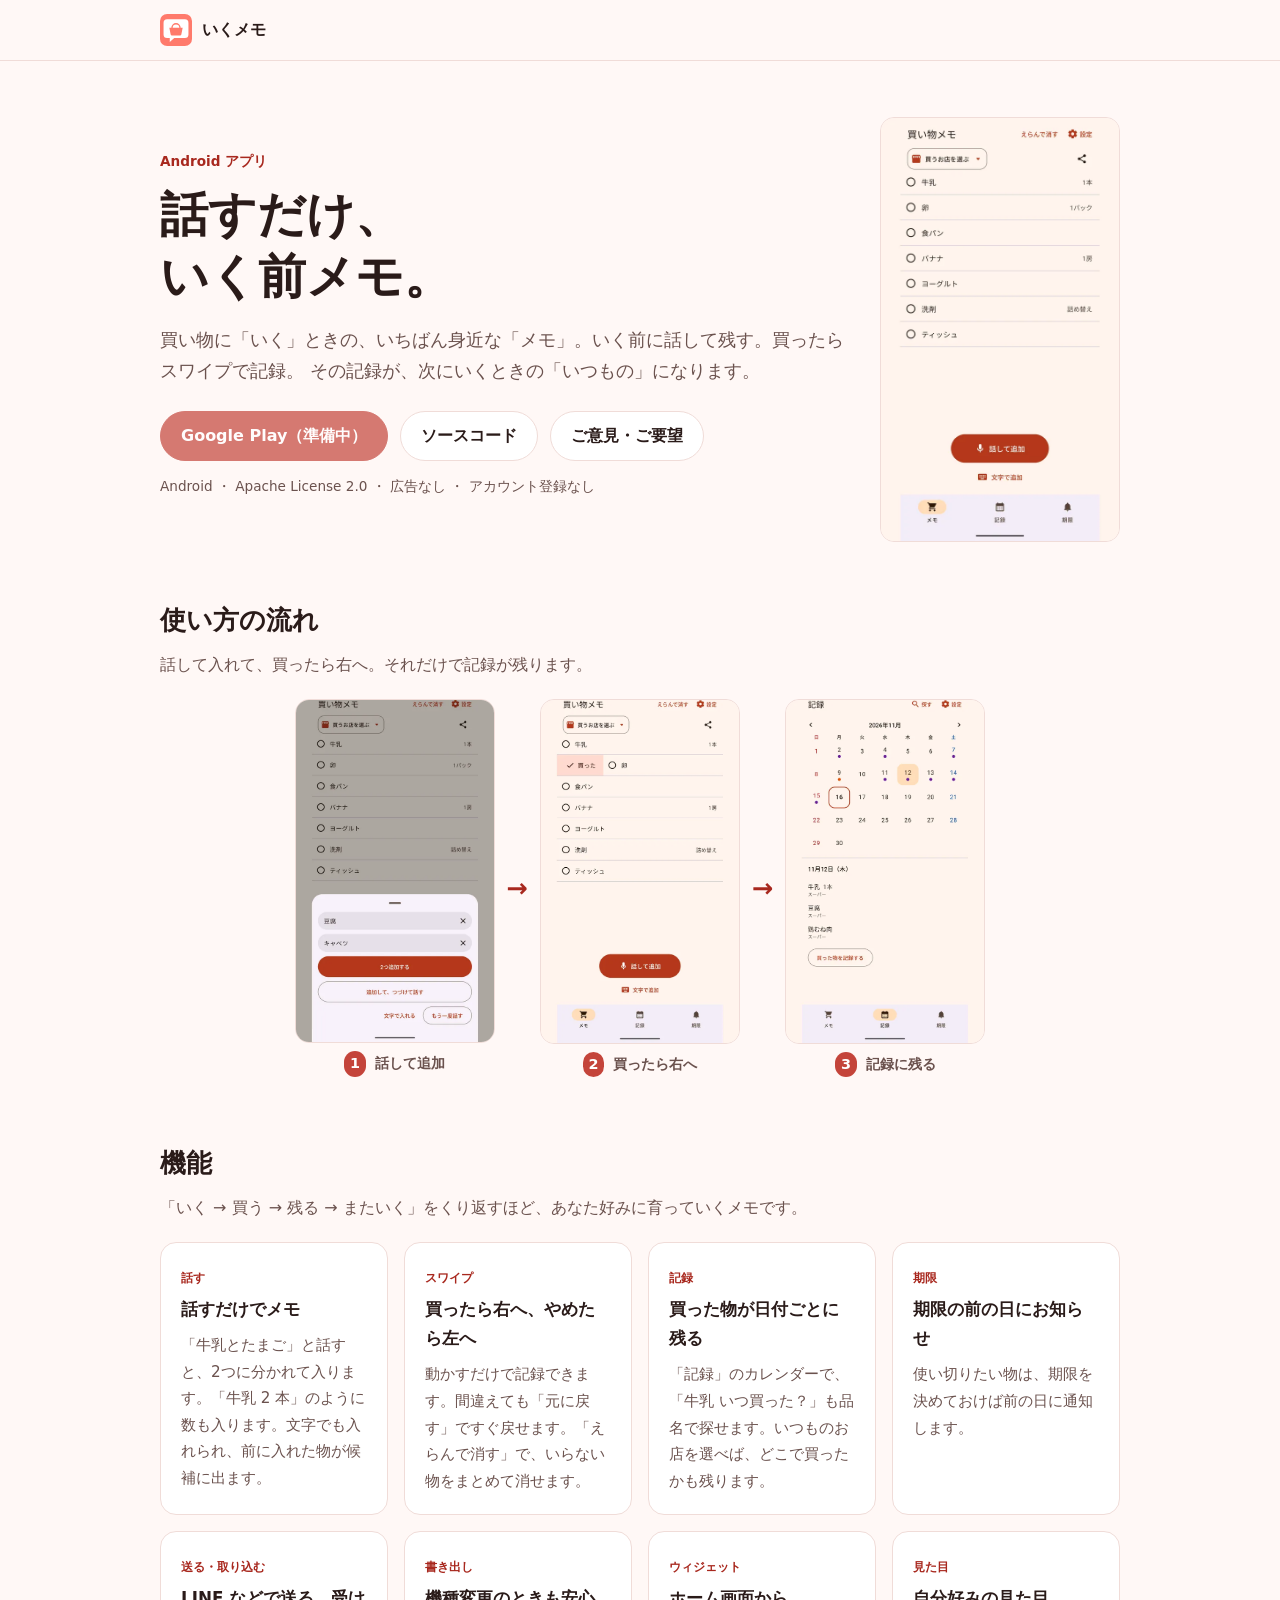
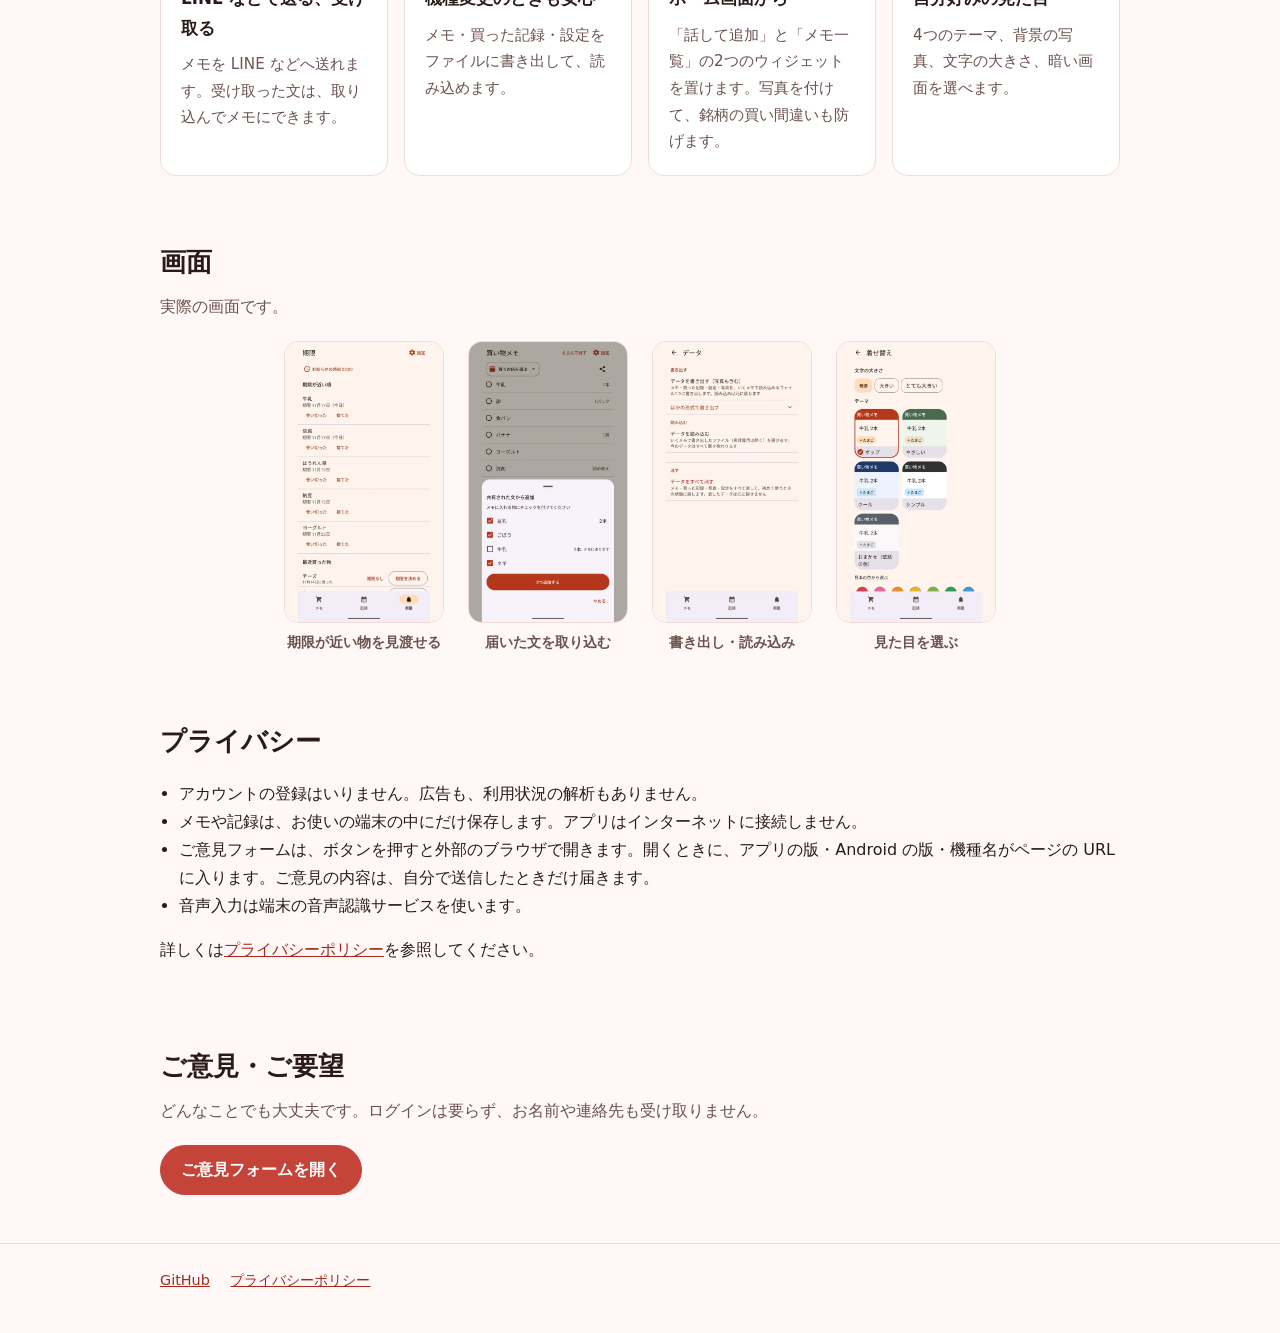
==== commit ea40c604: "feat: 🖼️ 紹介ページの冒頭の画像をメモ画面にする (BL-240) BL-240。冒頭の画像を 4 テーマの並びから、ポップのメモ画面 1 枚に替えた。 実機の release 版で操作してい" ====
--- a/site/index.html
+++ b/site/index.html
@@ -54,7 +54,7 @@
         <p class="meta">Android ・ Apache License 2.0 ・ 広告なし ・ アカウント登録なし</p>
         </div>
         <div class="hero-shot">
-          <img class="shot" src="assets/screenshots/themes.webp" alt="4つのテーマで見た目を変えた買い物メモの画面を2列2段に並べたもの" width="540" height="916">
+          <img class="shot" src="assets/screenshots/memo.webp" alt="買い物メモの画面。牛乳・卵・食パンなどの品目が並び、下に「話して追加」のボタンがある" width="540" height="960">
         </div>
       </div>
     </section>
--- a/site/style.css
+++ b/site/style.css
@@ -72,13 +72,13 @@
 @media (max-width: 900px) { .features { grid-template-columns: repeat(2, minmax(0, 1fr)); } }
 @media (max-width: 520px) { .features { grid-template-columns: minmax(0, 1fr); } }
 
-/* 画面ギャラリー: 同じ縦横比の画像を PC は 4 列で 1 行、スマホは 1.5 枚ほど見せて横スクロール（scroll-snap）。 */
-.gallery { display: grid; grid-template-columns: repeat(4, minmax(0, 1fr)); gap: 16px; margin: 0; padding: 0; list-style: none; }
-.gallery li { text-align: center; color: var(--muted); font-size: 0.9rem; font-weight: 700; }
-.gallery .shot { max-width: 200px; margin: 0 auto 8px; }
+/* 画面ギャラリー: 同じ縦横比の画像を小さめ（PC 160px・スマホ 150px）にそろえ、PC は 4 列で 1 行、スマホは 2 列 x 2 行（BL-239）。 */
+.gallery { display: grid; grid-template-columns: repeat(4, minmax(0, 160px)); justify-content: center; gap: 24px; margin: 0; padding: 0; list-style: none; }
+.gallery li { text-align: center; color: var(--muted); font-size: 0.85rem; font-weight: 700; }
+.gallery .shot { max-width: 160px; margin: 0 auto 8px; }
 @media (max-width: 640px) {
-  .gallery { display: flex; overflow-x: auto; scroll-snap-type: x mandatory; gap: 12px; padding-bottom: 8px; -webkit-overflow-scrolling: touch; }
-  .gallery li { flex: 0 0 62%; scroll-snap-align: start; }
+  .gallery { grid-template-columns: repeat(2, minmax(0, 150px)); gap: 16px 12px; }
+  .gallery .shot { max-width: 150px; }
 }
 
 /* 使い方の流れ: 3 枚を矢印でつなぐ。狭い画面では横スクロール（scroll-snap）にせず縦に並べる。 */
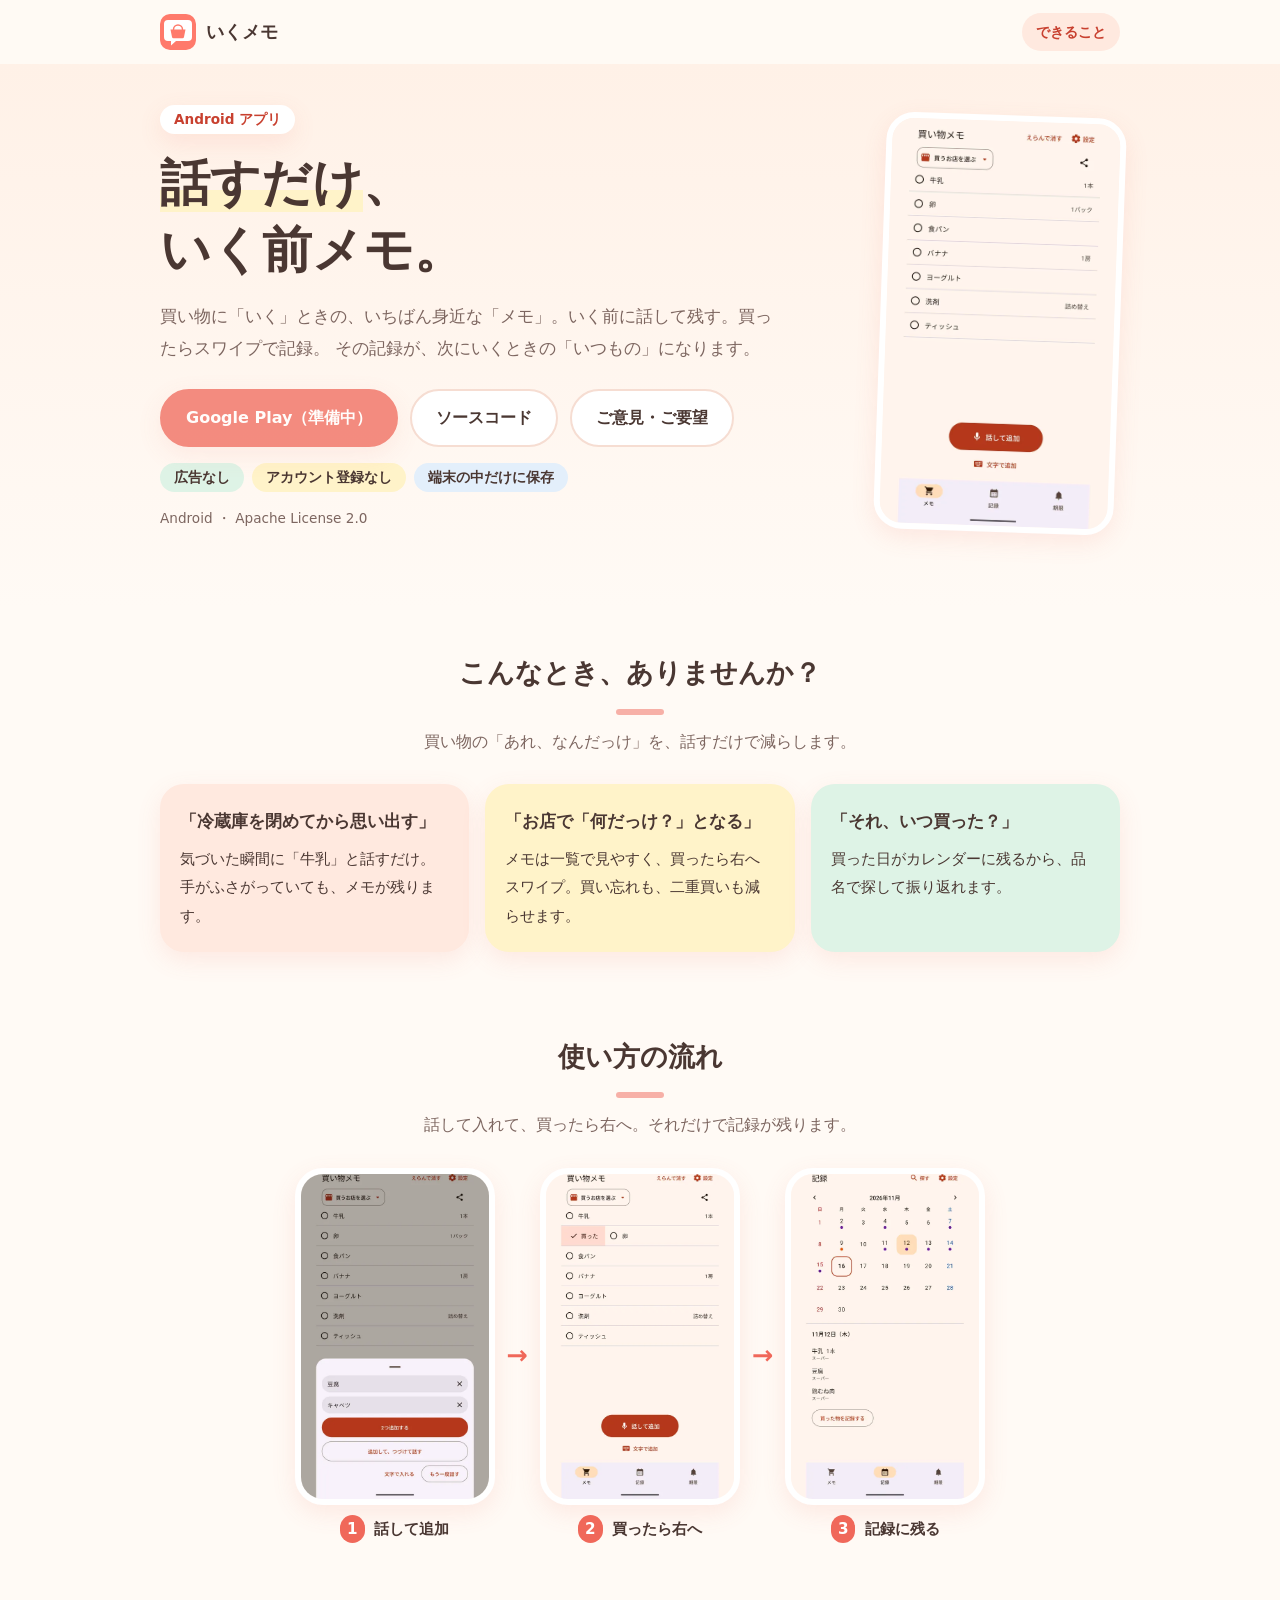
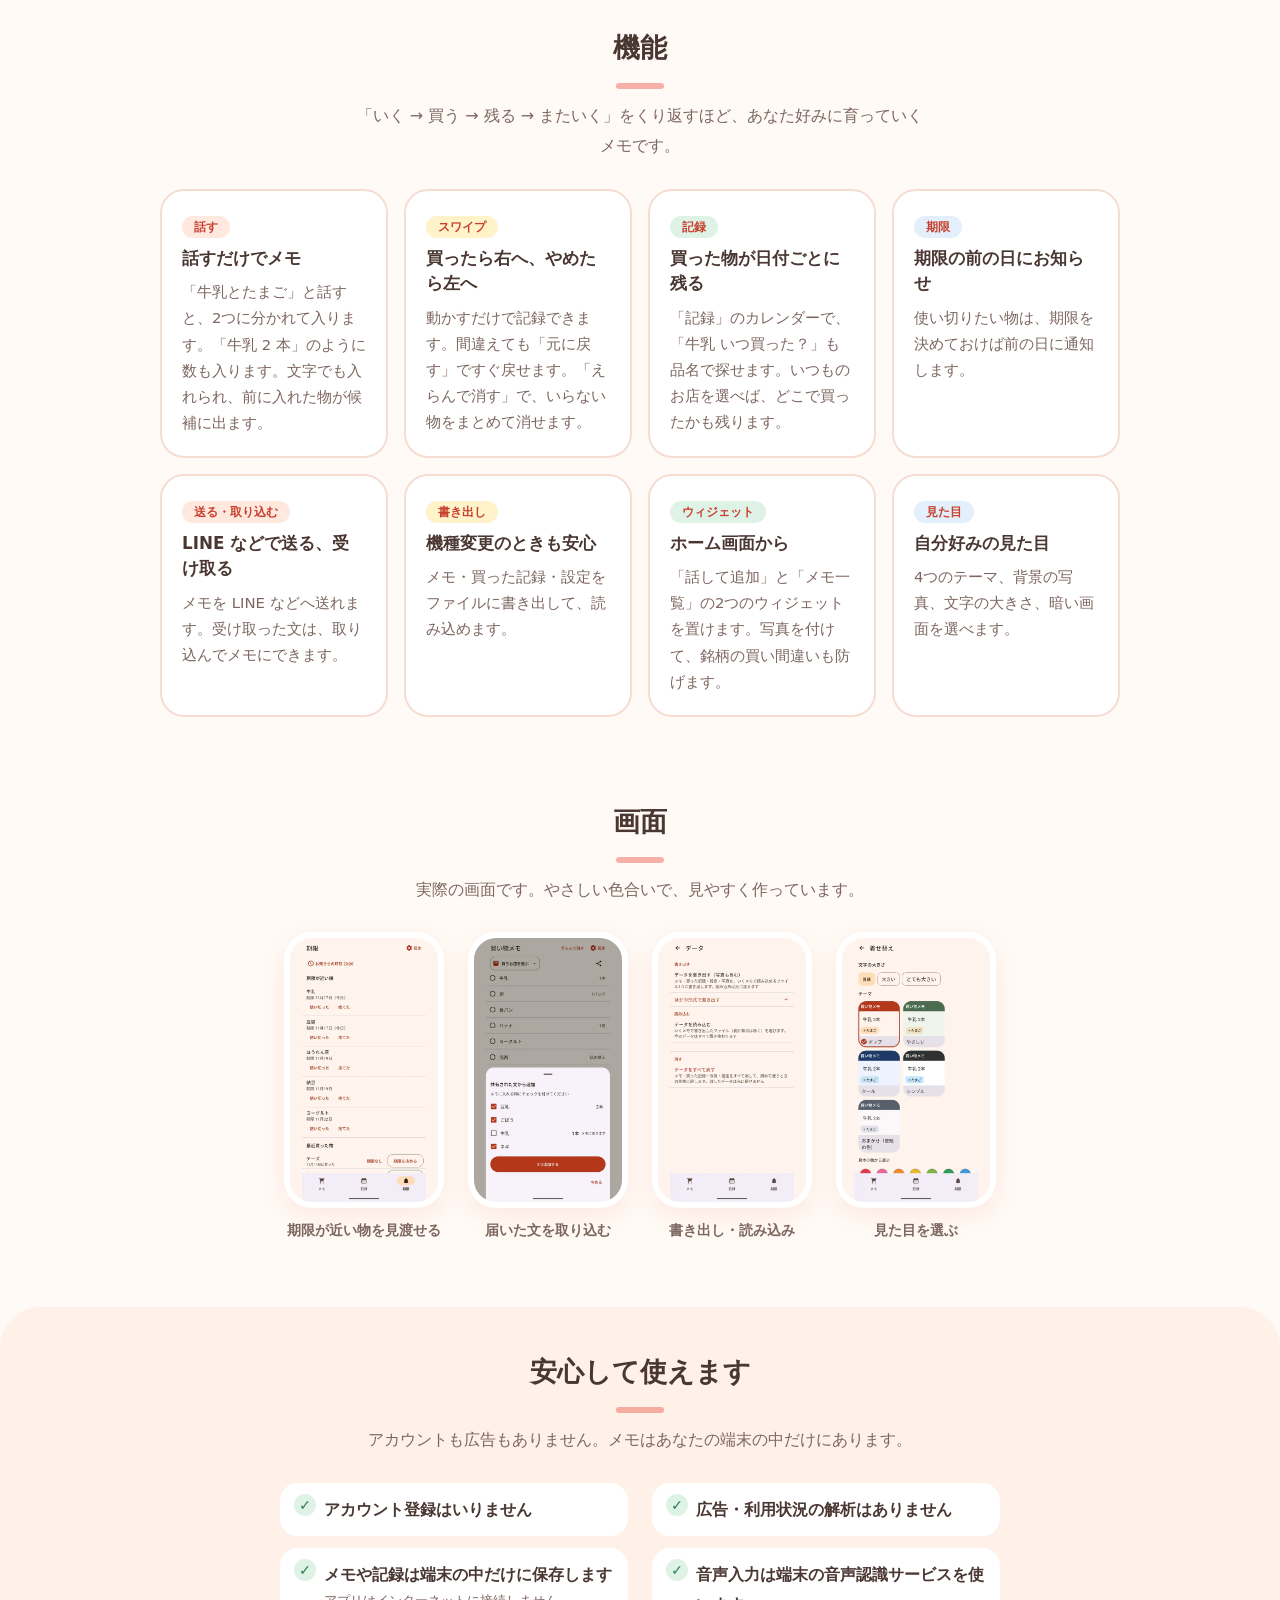
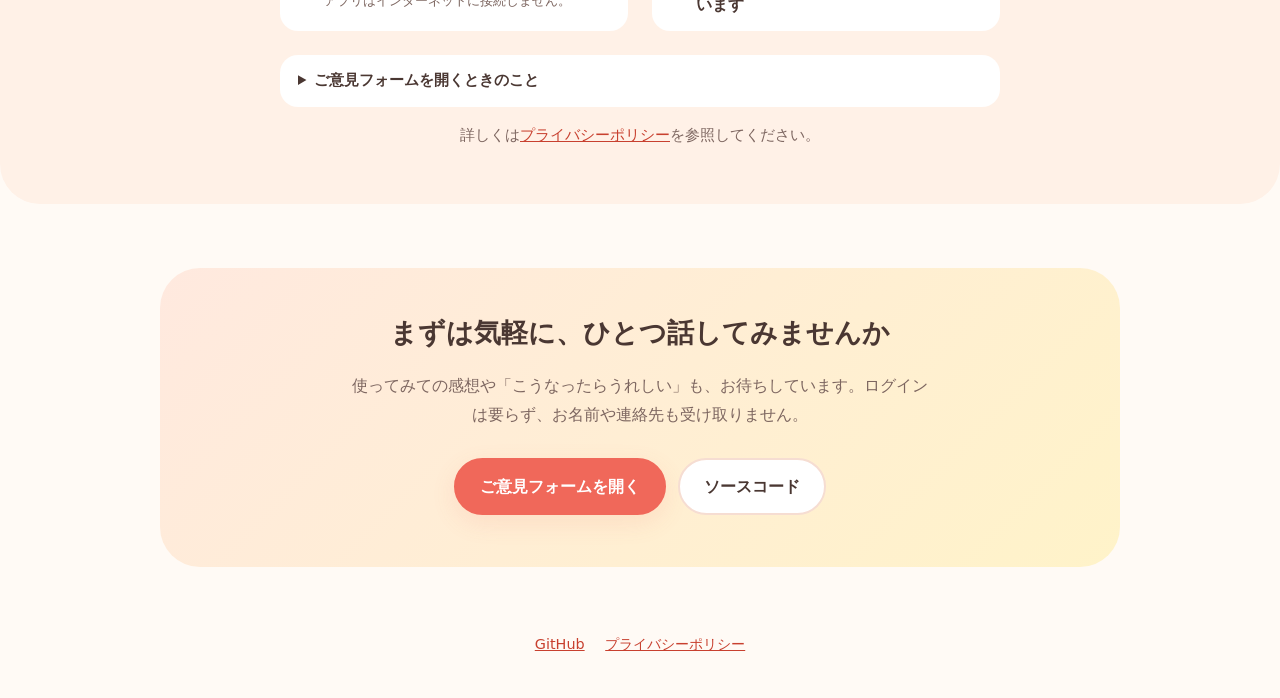
==== commit af88012f: "feat: 🌸 紹介ページをやわらかい雰囲気に作り直す 黒く見える原因だった暗色対応をやめ、常に明るいクリーム・ピーチ系の配色にした。 冒頭に安心のチップ、「こんなとき」の3場面、「安心して使えます」" ====
--- a/site/index.html
+++ b/site/index.html
@@ -9,7 +9,8 @@
   <meta name="viewport" content="width=device-width, initial-scale=1">
   <title>いくメモ — 話すだけ、いく前メモ。</title>
   <meta name="description" content="話すだけで買い物メモ。買ったらスワイプで記録、記録のカレンダーで振り返り。使い切りたい物は、期限をお知らせ。Android アプリ。">
-  <meta name="theme-color" content="#FF7A6B">
+  <meta name="theme-color" content="#FFF1E7">
+  <meta name="color-scheme" content="light">
   <meta property="og:type" content="website">
   <meta property="og:url" content="https://filderschoice.github.io/ikumemo/">
   <link rel="canonical" href="https://filderschoice.github.io/ikumemo/">
@@ -33,6 +34,7 @@
         <img src="assets/icon.svg" alt="" width="32" height="32">
         <span>いくメモ</span>
       </a>
+      <a class="header-link" href="#features">できること</a>
     </div>
   </header>
 
@@ -41,7 +43,7 @@
       <div class="container hero-grid">
         <div class="hero-text">
         <span class="eyebrow">Android アプリ</span>
-        <h1>話すだけ、<br>いく前メモ。</h1>
+        <h1><em>話すだけ</em>、<br>いく前メモ。</h1>
         <p class="lead">
           買い物に「いく」ときの、いちばん身近な「メモ」。いく前に話して残す。買ったらスワイプで記録。
           その記録が、次にいくときの「いつもの」になります。
@@ -51,11 +53,37 @@
           <a class="button" href="https://github.com/filderschoice/ikumemo">ソースコード</a>
           <a class="button" href="feedback/">ご意見・ご要望</a>
         </div>
-        <p class="meta">Android ・ Apache License 2.0 ・ 広告なし ・ アカウント登録なし</p>
+        <ul class="chips">
+          <li>広告なし</li>
+          <li>アカウント登録なし</li>
+          <li>端末の中だけに保存</li>
+        </ul>
+        <p class="meta">Android ・ Apache License 2.0</p>
         </div>
         <div class="hero-shot">
           <img class="shot" src="assets/screenshots/memo.webp" alt="買い物メモの画面。牛乳・卵・食パンなどの品目が並び、下に「話して追加」のボタンがある" width="540" height="960">
         </div>
+      </div>
+    </section>
+
+    <section id="scenes">
+      <div class="container">
+        <h2>こんなとき、ありませんか？</h2>
+        <p class="section-lead">買い物の「あれ、なんだっけ」を、話すだけで減らします。</p>
+        <ul class="scenes">
+          <li class="scene">
+            <q>冷蔵庫を閉めてから思い出す</q>
+            <p>気づいた瞬間に「牛乳」と話すだけ。手がふさがっていても、メモが残ります。</p>
+          </li>
+          <li class="scene">
+            <q>お店で「何だっけ？」となる</q>
+            <p>メモは一覧で見やすく、買ったら右へスワイプ。買い忘れも、二重買いも減らせます。</p>
+          </li>
+          <li class="scene">
+            <q>それ、いつ買った？</q>
+            <p>買った日がカレンダーに残るから、品名で探して振り返れます。</p>
+          </li>
+        </ul>
       </div>
     </section>
 
@@ -134,7 +162,7 @@
     <section id="screens">
       <div class="container">
         <h2>画面</h2>
-        <p class="section-lead">実際の画面です。</p>
+        <p class="section-lead">実際の画面です。やさしい色合いで、見やすく作っています。</p>
         <ul class="gallery">
           <li>
             <img class="shot" src="assets/screenshots/due.webp" alt="期限のタブ。期限が近い物が日付つきで並んでいる" width="540" height="960">
@@ -156,24 +184,36 @@
       </div>
     </section>
 
-    <section id="privacy">
-      <div class="container">
-        <h2>プライバシー</h2>
-        <ul class="plain-list">
-          <li>アカウントの登録はいりません。広告も、利用状況の解析もありません。</li>
-          <li>メモや記録は、お使いの端末の中にだけ保存します。アプリはインターネットに接続しません。</li>
-          <li>ご意見フォームは、ボタンを押すと外部のブラウザで開きます。開くときに、アプリの版・Android の版・機種名がページの URL に入ります。ご意見の内容は、自分で送信したときだけ届きます。</li>
-          <li>音声入力は端末の音声認識サービスを使います。</li>
-        </ul>
-        <p>詳しくは<a href="https://github.com/filderschoice/ikumemo/blob/main/docs/store/PRIVACY_POLICY.md">プライバシーポリシー</a>を参照してください。</p>
-      </div>
-    </section>
-
-    <section id="feedback">
-      <div class="container">
-        <h2>ご意見・ご要望</h2>
-        <p class="section-lead">どんなことでも大丈夫です。ログインは要らず、お名前や連絡先も受け取りません。</p>
-        <p><a class="button primary" href="feedback/">ご意見フォームを開く</a></p>
+    <section id="privacy" class="relief">
+      <div class="container">
+        <h2>安心して使えます</h2>
+        <p class="section-lead">アカウントも広告もありません。メモはあなたの端末の中だけにあります。</p>
+        <ul class="relief-list">
+          <li>アカウント登録はいりません</li>
+          <li>広告・利用状況の解析はありません</li>
+          <li>メモや記録は端末の中だけに保存します<small>アプリはインターネットに接続しません。</small></li>
+          <li>音声入力は端末の音声認識サービスを使います</li>
+        </ul>
+        <div class="privacy-more">
+          <details>
+            <summary>ご意見フォームを開くときのこと</summary>
+            <p>ボタンを押すと外部のブラウザで開きます。開くときに、アプリの版・Android の版・機種名がページの URL に入ります。ご意見の内容は、自分で送信したときだけ届きます。</p>
+          </details>
+          <p>詳しくは<a href="https://github.com/filderschoice/ikumemo/blob/main/docs/store/PRIVACY_POLICY.md">プライバシーポリシー</a>を参照してください。</p>
+        </div>
+      </div>
+    </section>
+
+    <section id="feedback" class="closing">
+      <div class="container">
+        <div class="closing-box">
+          <h2>まずは気軽に、ひとつ話してみませんか</h2>
+          <p class="section-lead">使ってみての感想や「こうなったらうれしい」も、お待ちしています。ログインは要らず、お名前や連絡先も受け取りません。</p>
+          <div class="actions">
+            <a class="button primary" href="feedback/">ご意見フォームを開く</a>
+            <a class="button" href="https://github.com/filderschoice/ikumemo">ソースコード</a>
+          </div>
+        </div>
       </div>
     </section>
   </main>
--- a/site/style.css
+++ b/site/style.css
@@ -1,92 +1,130 @@
-/* いくメモ紹介ページの共通スタイル。外部フォント・外部スクリプトは読み込まない。 */
+/* いくメモ紹介ページの共通スタイル。外部フォント・外部スクリプトは読み込まない。
+   やわらかい雰囲気にするため、OS が暗い表示でも常に明るい配色で表示する（暗色対応はしない）。 */
 :root {
-  --accent: #c4443a;
-  --accent-strong: #a8281e;
+  --accent: #f0685a;
+  --accent-strong: #c8402f;
   --on-accent: #ffffff;
-  --bg: #fff8f6;
+  --peach: #ffe9df;
+  --butter: #fff3c9;
+  --mint: #def3e6;
+  --sky: #e3effb;
+  --bg: #fffaf5;
+  --bg-warm: #fff1e7;
   --surface: #ffffff;
-  --text: #2a1b19;
-  --muted: #6b524e;
-  --border: #f0dcd8;
-  --radius: 16px;
+  --text: #4a3732;
+  --muted: #7d6660;
+  --border: #f6ddd2;
+  --shadow: 0 8px 24px rgba(240, 104, 90, 0.12);
+  --radius: 24px;
   --max: 960px;
-  --font: system-ui, -apple-system, "Segoe UI", "Hiragino Sans", "Noto Sans JP", "Yu Gothic UI", sans-serif;
-  color-scheme: light dark;
-}
-
-@media (prefers-color-scheme: dark) {
-  :root {
-    --accent: #ff8f82;
-    --accent-strong: #ffb3aa;
-    --on-accent: #1a1211;
-    --bg: #1a1211;
-    --surface: #231918;
-    --text: #f5ebe9;
-    --muted: #c4aca8;
-    --border: #3d2b28;
-  }
+  --font: system-ui, -apple-system, "Segoe UI", "Hiragino Maru Gothic ProN", "Hiragino Sans", "Noto Sans JP", "Yu Gothic UI", sans-serif;
+  color-scheme: light;
 }
 
 *, *::before, *::after { box-sizing: border-box; }
 html { scroll-behavior: smooth; }
-body { margin: 0; background: var(--bg); color: var(--text); font-family: var(--font); line-height: 1.75; }
+body { margin: 0; background: var(--bg); color: var(--text); font-family: var(--font); line-height: 1.85; }
 a { color: var(--accent-strong); }
+img { max-width: 100%; height: auto; }
 .container { width: min(100% - 32px, var(--max)); margin-inline: auto; }
 
-.site-header { border-bottom: 1px solid var(--border); }
-.site-header .container { display: flex; align-items: center; gap: 16px; min-height: 60px; }
-.brand { display: flex; align-items: center; gap: 10px; font-weight: 700; color: var(--text); text-decoration: none; }
-.brand img { width: 32px; height: 32px; }
+.site-header { background: rgba(255, 250, 245, 0.92); }
+.site-header .container { display: flex; align-items: center; gap: 16px; min-height: 64px; }
+.brand { display: flex; align-items: center; gap: 10px; font-weight: 800; font-size: 1.1rem; color: var(--text); text-decoration: none; }
+.brand img { width: 36px; height: 36px; border-radius: 10px; }
+.header-link { margin-left: auto; font-size: 0.9rem; font-weight: 700; text-decoration: none; padding: 6px 14px; border-radius: 999px; background: var(--peach); }
 
-.hero { padding: 56px 0 24px; }
-.eyebrow { display: inline-block; font-size: 0.85rem; font-weight: 700; color: var(--accent-strong); }
-.hero h1 { font-size: clamp(2rem, 6vw, 3rem); line-height: 1.3; margin: 8px 0 16px; }
-.lead { font-size: 1.1rem; color: var(--muted); max-width: 40em; }
-.actions { display: flex; flex-wrap: wrap; gap: 12px; margin: 24px 0 8px; }
-.button { display: inline-block; padding: 10px 20px; border: 1px solid var(--border); border-radius: 999px; background: var(--surface); color: var(--text); text-decoration: none; font-weight: 600; }
-.button.primary { background: var(--accent); border-color: var(--accent); color: var(--on-accent); }
-.button[aria-disabled="true"] { opacity: 0.7; cursor: default; }
+/* 冒頭 */
+.hero { padding: 40px 0 64px; background: linear-gradient(180deg, var(--bg-warm) 0%, var(--bg) 100%); }
+.eyebrow { display: inline-block; font-size: 0.85rem; font-weight: 800; color: var(--accent-strong); background: var(--surface); border-radius: 999px; padding: 2px 14px; box-shadow: var(--shadow); }
+.hero h1 { font-size: clamp(2rem, 6vw, 3.1rem); line-height: 1.35; margin: 16px 0; }
+.hero h1 em { font-style: normal; background: linear-gradient(transparent 62%, var(--butter) 62%); }
+.lead { font-size: 1.08rem; color: var(--muted); max-width: 36em; }
+.actions { display: flex; flex-wrap: wrap; gap: 12px; margin: 24px 0 12px; }
+.button { display: inline-block; padding: 12px 24px; border: 2px solid var(--border); border-radius: 999px; background: var(--surface); color: var(--text); text-decoration: none; font-weight: 700; }
+.button.primary { background: var(--accent); border-color: var(--accent); color: var(--on-accent); box-shadow: var(--shadow); }
+.button[aria-disabled="true"] { opacity: 0.75; cursor: default; }
 .meta { font-size: 0.85rem; color: var(--muted); }
+.chips { display: flex; flex-wrap: wrap; gap: 8px; margin: 16px 0 0; padding: 0; list-style: none; }
+.chips li { font-size: 0.85rem; font-weight: 700; padding: 2px 14px; border-radius: 999px; background: var(--mint); }
+.chips li:nth-child(2) { background: var(--butter); }
+.chips li:nth-child(3) { background: var(--sky); }
 
-section { padding: 32px 0; }
-h2 { font-size: 1.6rem; margin: 0 0 8px; }
-.section-lead { color: var(--muted); margin: 0 0 20px; }
-.features { list-style: none; margin: 0; padding: 0; display: grid; grid-template-columns: repeat(4, minmax(0, 1fr)); gap: 16px; }
-.card { height: 100%; background: var(--surface); border: 1px solid var(--border); border-radius: var(--radius); padding: 20px; }
-.card h3 { margin: 4px 0 8px; font-size: 1.05rem; }
-.card p { margin: 0; color: var(--muted); font-size: 0.95rem; }
-.tag { font-size: 0.75rem; font-weight: 700; color: var(--accent-strong); }
+section { padding: 40px 0; }
+h2 { font-size: 1.7rem; margin: 0 0 8px; text-align: center; }
+h2::after { content: ""; display: block; width: 48px; height: 6px; margin: 10px auto 0; border-radius: 999px; background: var(--accent); opacity: 0.5; }
+.section-lead { color: var(--muted); margin: 12px auto 28px; text-align: center; max-width: 36em; }
 .plain-list { padding-left: 1.2em; }
 
-.site-footer { border-top: 1px solid var(--border); padding: 24px 0 40px; color: var(--muted); font-size: 0.9rem; }
-.site-footer a { margin-right: 16px; }
+/* こんなとき */
+.scenes { list-style: none; margin: 0; padding: 0; display: grid; grid-template-columns: repeat(3, minmax(0, 1fr)); gap: 16px; }
+.scene { background: var(--surface); border-radius: var(--radius); padding: 22px 20px; box-shadow: var(--shadow); }
+.scene:nth-child(1) { background: var(--peach); }
+.scene:nth-child(2) { background: var(--butter); }
+.scene:nth-child(3) { background: var(--mint); }
+.scene q { display: block; font-weight: 800; font-size: 1.05rem; margin-bottom: 8px; quotes: "「" "」"; }
+.scene p { margin: 0; font-size: 0.95rem; color: var(--text); }
+
+/* 機能 */
+.features { list-style: none; margin: 0; padding: 0; display: grid; grid-template-columns: repeat(4, minmax(0, 1fr)); gap: 16px; }
+.card { height: 100%; background: var(--surface); border: 2px solid var(--border); border-radius: var(--radius); padding: 20px; }
+.card h3 { margin: 6px 0 8px; font-size: 1.05rem; line-height: 1.5; }
+.card p { margin: 0; color: var(--muted); font-size: 0.93rem; line-height: 1.75; }
+.tag { display: inline-block; font-size: 0.75rem; font-weight: 800; color: var(--accent-strong); background: var(--peach); border-radius: 999px; padding: 0 12px; }
+.card:nth-child(4n+2) .tag { background: var(--butter); }
+.card:nth-child(4n+3) .tag { background: var(--mint); }
+.card:nth-child(4n+4) .tag { background: var(--sky); }
+
+/* 安心 */
+.relief { background: var(--bg-warm); border-radius: 40px; padding: 40px 0; margin: 24px 0; }
+.relief-list { list-style: none; margin: 0 auto; padding: 0; display: grid; grid-template-columns: repeat(2, minmax(0, 1fr)); gap: 12px 24px; max-width: 720px; }
+.relief-list li { background: var(--surface); border-radius: 18px; padding: 12px 16px 12px 44px; position: relative; font-weight: 700; }
+.relief-list li::before { content: "✓"; position: absolute; left: 14px; top: 11px; width: 22px; height: 22px; line-height: 22px; text-align: center; border-radius: 50%; background: var(--mint); color: #2f7d4f; font-size: 0.9rem; }
+.relief-list small { display: block; font-weight: 400; color: var(--muted); line-height: 1.6; }
+
+.privacy-more { margin: 24px auto 0; max-width: 720px; text-align: center; font-size: 0.93rem; color: var(--muted); }
+.privacy-more details { text-align: left; background: var(--surface); border-radius: 18px; padding: 12px 18px; margin-bottom: 12px; }
+.privacy-more summary { cursor: pointer; font-weight: 700; color: var(--text); }
+
+/* 最後のよびかけ */
+.closing { text-align: center; }
+.closing-box { background: linear-gradient(135deg, var(--peach), var(--butter)); border-radius: 40px; padding: 40px 20px; }
+.closing-box h2::after { display: none; }
+.closing-box .actions { justify-content: center; }
+
+.site-footer { padding: 24px 0 40px; color: var(--muted); font-size: 0.9rem; text-align: center; }
+.site-footer a { margin: 0 8px; }
 .narrow { max-width: 36em; padding: 56px 0; }
 
-/* スクリーンショット（assets/screenshots/、BL-227・BL-233）。幅 540px の画像を 2 倍の解像度として使い、表示は 200〜240px に抑える。 */
-img { max-width: 100%; height: auto; }
+/* スクリーンショット（assets/screenshots/）。幅 540px の画像を 2 倍の解像度として使い、表示は 200〜240px に抑える。 */
 .hero-grid { display: grid; grid-template-columns: minmax(0, 1fr) minmax(0, 240px); gap: 32px; align-items: center; }
-.hero-shot { justify-self: center; width: 100%; max-width: 240px; }
-.shot { display: block; width: 100%; height: auto; border: 1px solid var(--border); border-radius: 14px; background: var(--surface); }
+.hero-shot { justify-self: center; width: 100%; max-width: 240px; transform: rotate(2deg); }
+.shot { display: block; width: 100%; height: auto; border: 6px solid var(--surface); border-radius: 28px; background: var(--surface); box-shadow: var(--shadow); }
 
-/* 機能は文だけのカード（PC 4 列 x 2 行、中間 2 列、スマホ 1 列）。画面はギャラリーに分ける。 */
-@media (max-width: 900px) { .features { grid-template-columns: repeat(2, minmax(0, 1fr)); } }
-@media (max-width: 520px) { .features { grid-template-columns: minmax(0, 1fr); } }
+@media (max-width: 900px) {
+  .features { grid-template-columns: repeat(2, minmax(0, 1fr)); }
+  .scenes { grid-template-columns: minmax(0, 1fr); }
+}
+@media (max-width: 520px) {
+  .features { grid-template-columns: minmax(0, 1fr); }
+  .relief-list { grid-template-columns: minmax(0, 1fr); }
+}
 
-/* 画面ギャラリー: 同じ縦横比の画像を小さめ（PC 160px・スマホ 150px）にそろえ、PC は 4 列で 1 行、スマホは 2 列 x 2 行（BL-239）。 */
+/* 画面ギャラリー: 同じ縦横比の画像を小さめにそろえ、PC は 4 列、スマホは 2 列 x 2 行。 */
 .gallery { display: grid; grid-template-columns: repeat(4, minmax(0, 160px)); justify-content: center; gap: 24px; margin: 0; padding: 0; list-style: none; }
 .gallery li { text-align: center; color: var(--muted); font-size: 0.85rem; font-weight: 700; }
-.gallery .shot { max-width: 160px; margin: 0 auto 8px; }
+.gallery .shot { max-width: 160px; margin: 0 auto 10px; }
 @media (max-width: 640px) {
   .gallery { grid-template-columns: repeat(2, minmax(0, 150px)); gap: 16px 12px; }
   .gallery .shot { max-width: 150px; }
 }
 
-/* 使い方の流れ: 3 枚を矢印でつなぐ。狭い画面では横スクロール（scroll-snap）にせず縦に並べる。 */
+/* 使い方の流れ: 3 枚を矢印でつなぐ。狭い画面では縦に並べる。 */
 .flow-row { display: flex; align-items: flex-start; justify-content: center; gap: 12px; margin: 16px 0 0; padding: 0; list-style: none; }
-.flow-row li { flex: 0 1 200px; text-align: center; color: var(--muted); font-size: 0.9rem; font-weight: 700; }
-.flow-row li.arrow { flex: 0 0 auto; align-self: center; font-size: 1.6rem; color: var(--accent-strong); }
-.flow-row .shot { margin: 0 auto 8px; }
-.flow-row b { display: inline-block; min-width: 1.5em; margin-right: 4px; border-radius: 999px; background: var(--accent); color: var(--on-accent); }
+.flow-row li { flex: 0 1 200px; text-align: center; color: var(--text); font-size: 0.95rem; font-weight: 700; }
+.flow-row li.arrow { flex: 0 0 auto; align-self: center; font-size: 1.6rem; color: var(--accent); }
+.flow-row .shot { margin: 0 auto 10px; }
+.flow-row b { display: inline-block; min-width: 1.6em; margin-right: 4px; border-radius: 999px; background: var(--accent); color: var(--on-accent); }
 @media (max-width: 640px) {
   .hero-grid { grid-template-columns: minmax(0, 1fr); }
   .hero-shot { max-width: 200px; }
@@ -94,3 +132,5 @@
   .flow-row li { flex-basis: auto; width: min(100%, 200px); }
   .flow-row li.arrow { transform: rotate(90deg); }
 }
+
+@media (prefers-reduced-motion: reduce) { html { scroll-behavior: auto; } }
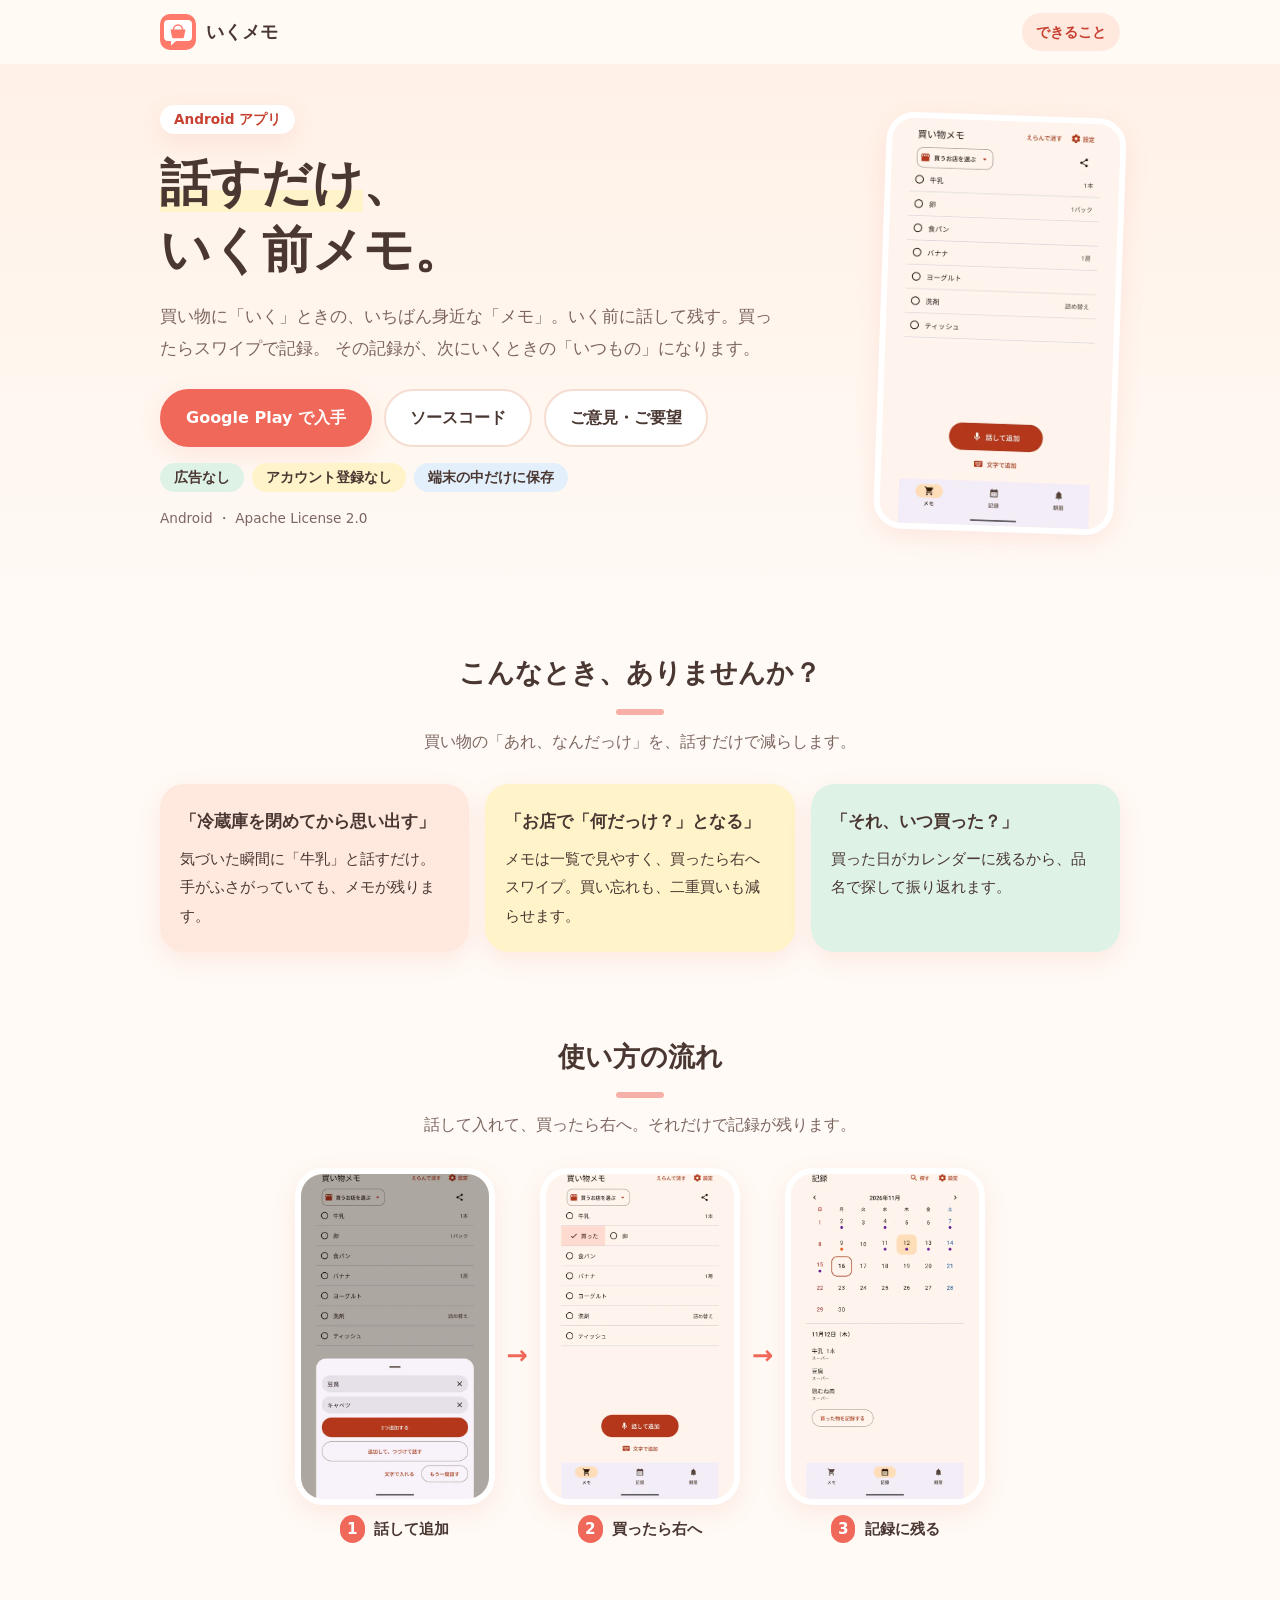
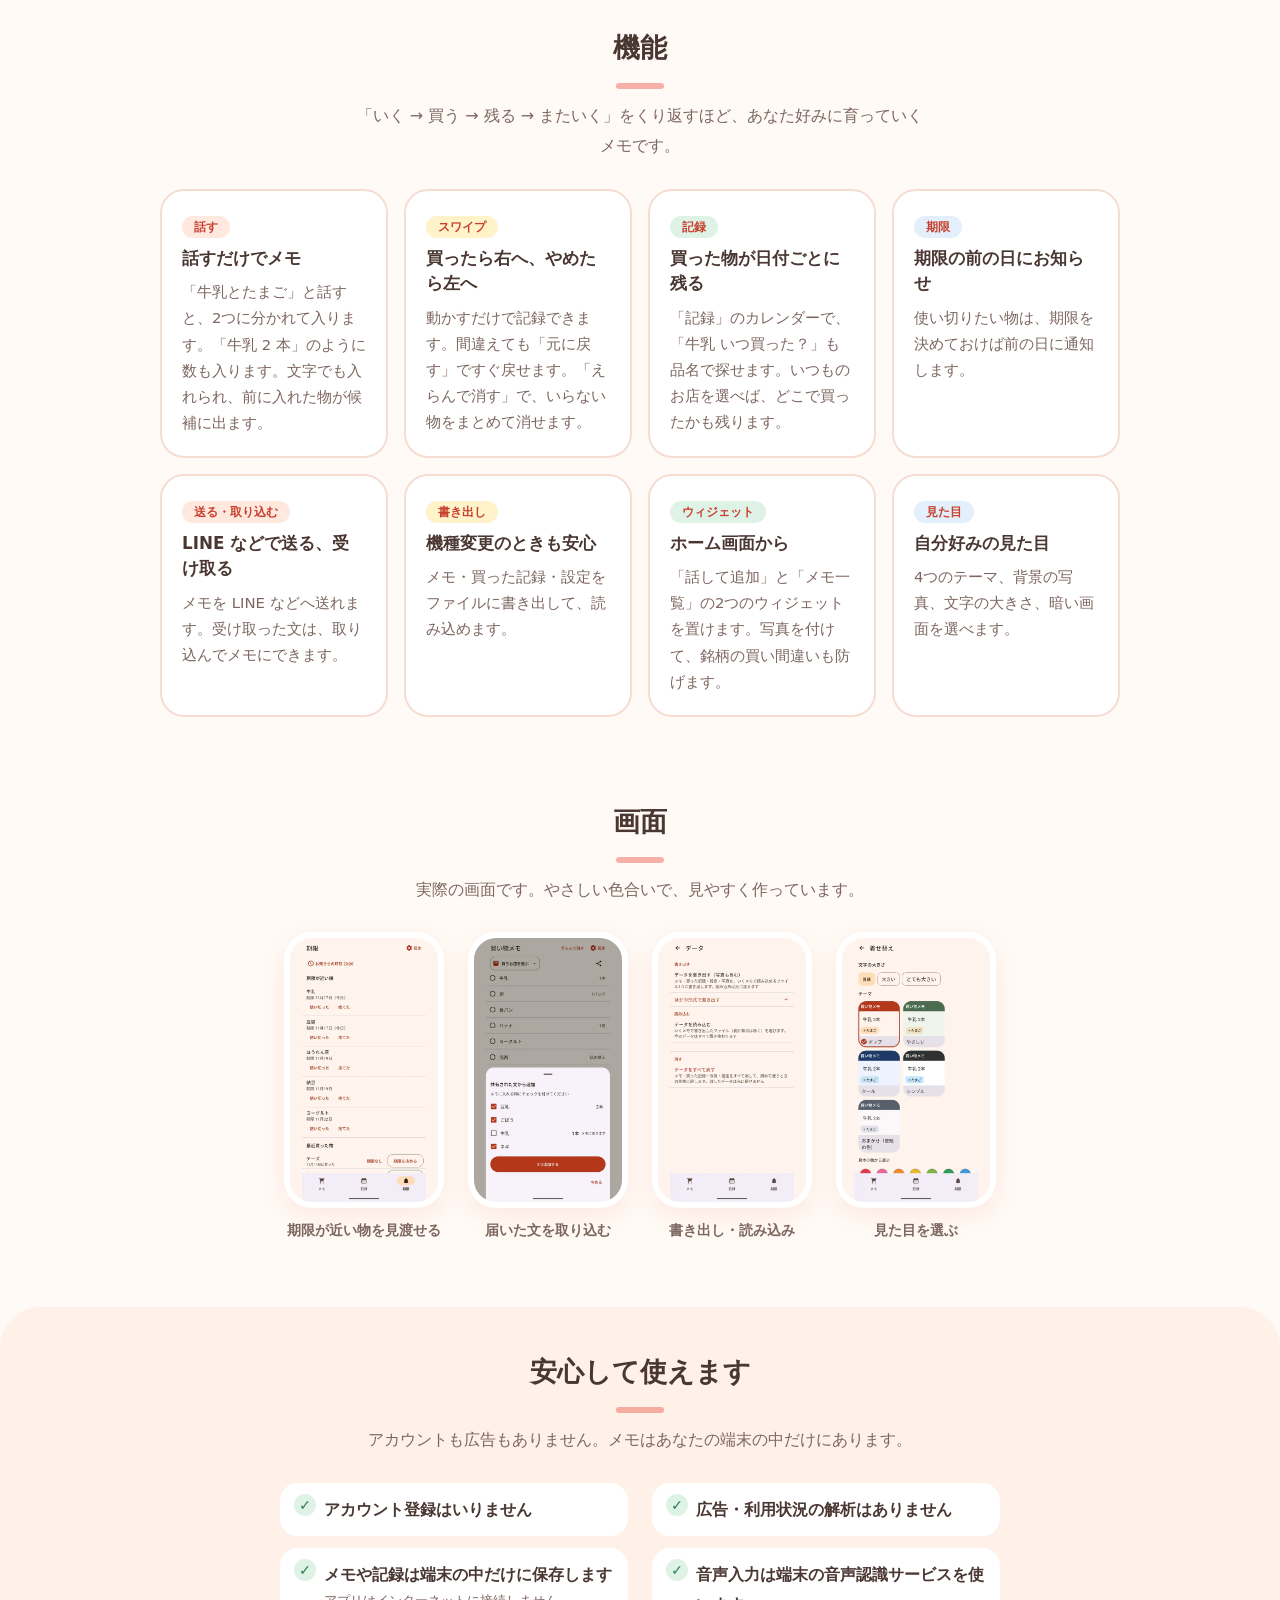
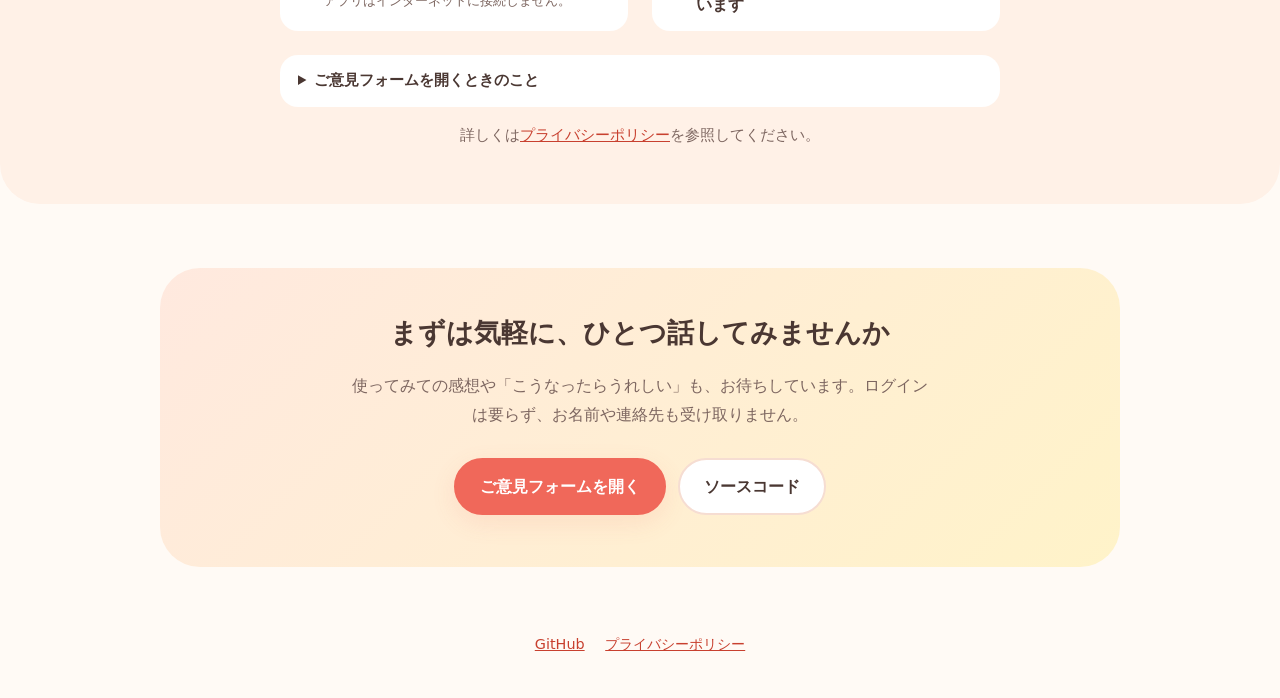
==== commit 24706ca2: "docs: 📝 Google Play の公開に合わせて紹介ページと README の「準備中」を外す BL-221  紹介ページの Play ボタンを公開ページへのリンクにし、app.json の " ====
--- a/site/index.html
+++ b/site/index.html
@@ -49,7 +49,7 @@
           その記録が、次にいくときの「いつもの」になります。
         </p>
         <div class="actions">
-          <a class="button primary" href="#" aria-disabled="true">Google Play（準備中）</a>
+          <a class="button primary" href="https://play.google.com/store/apps/details?id=com.ikumemo.mobile">Google Play で入手</a>
           <a class="button" href="https://github.com/filderschoice/ikumemo">ソースコード</a>
           <a class="button" href="feedback/">ご意見・ご要望</a>
         </div>
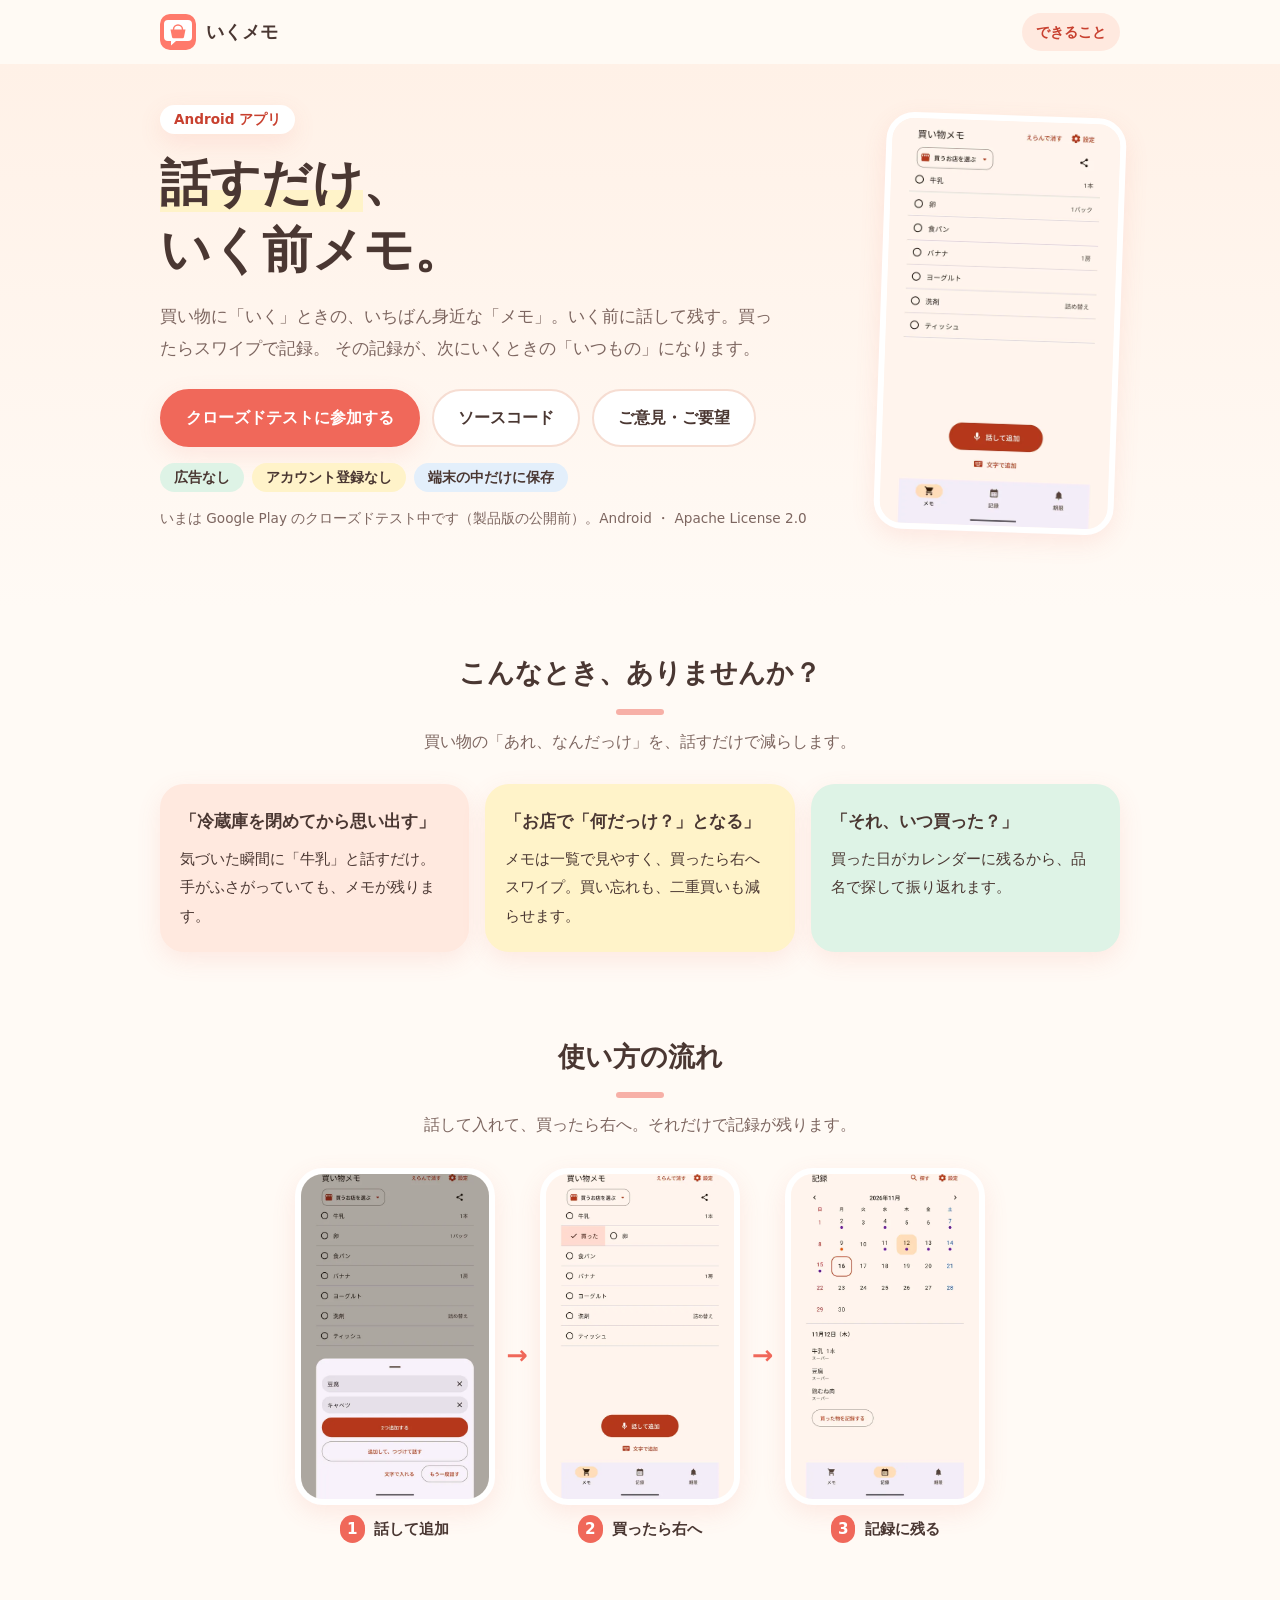
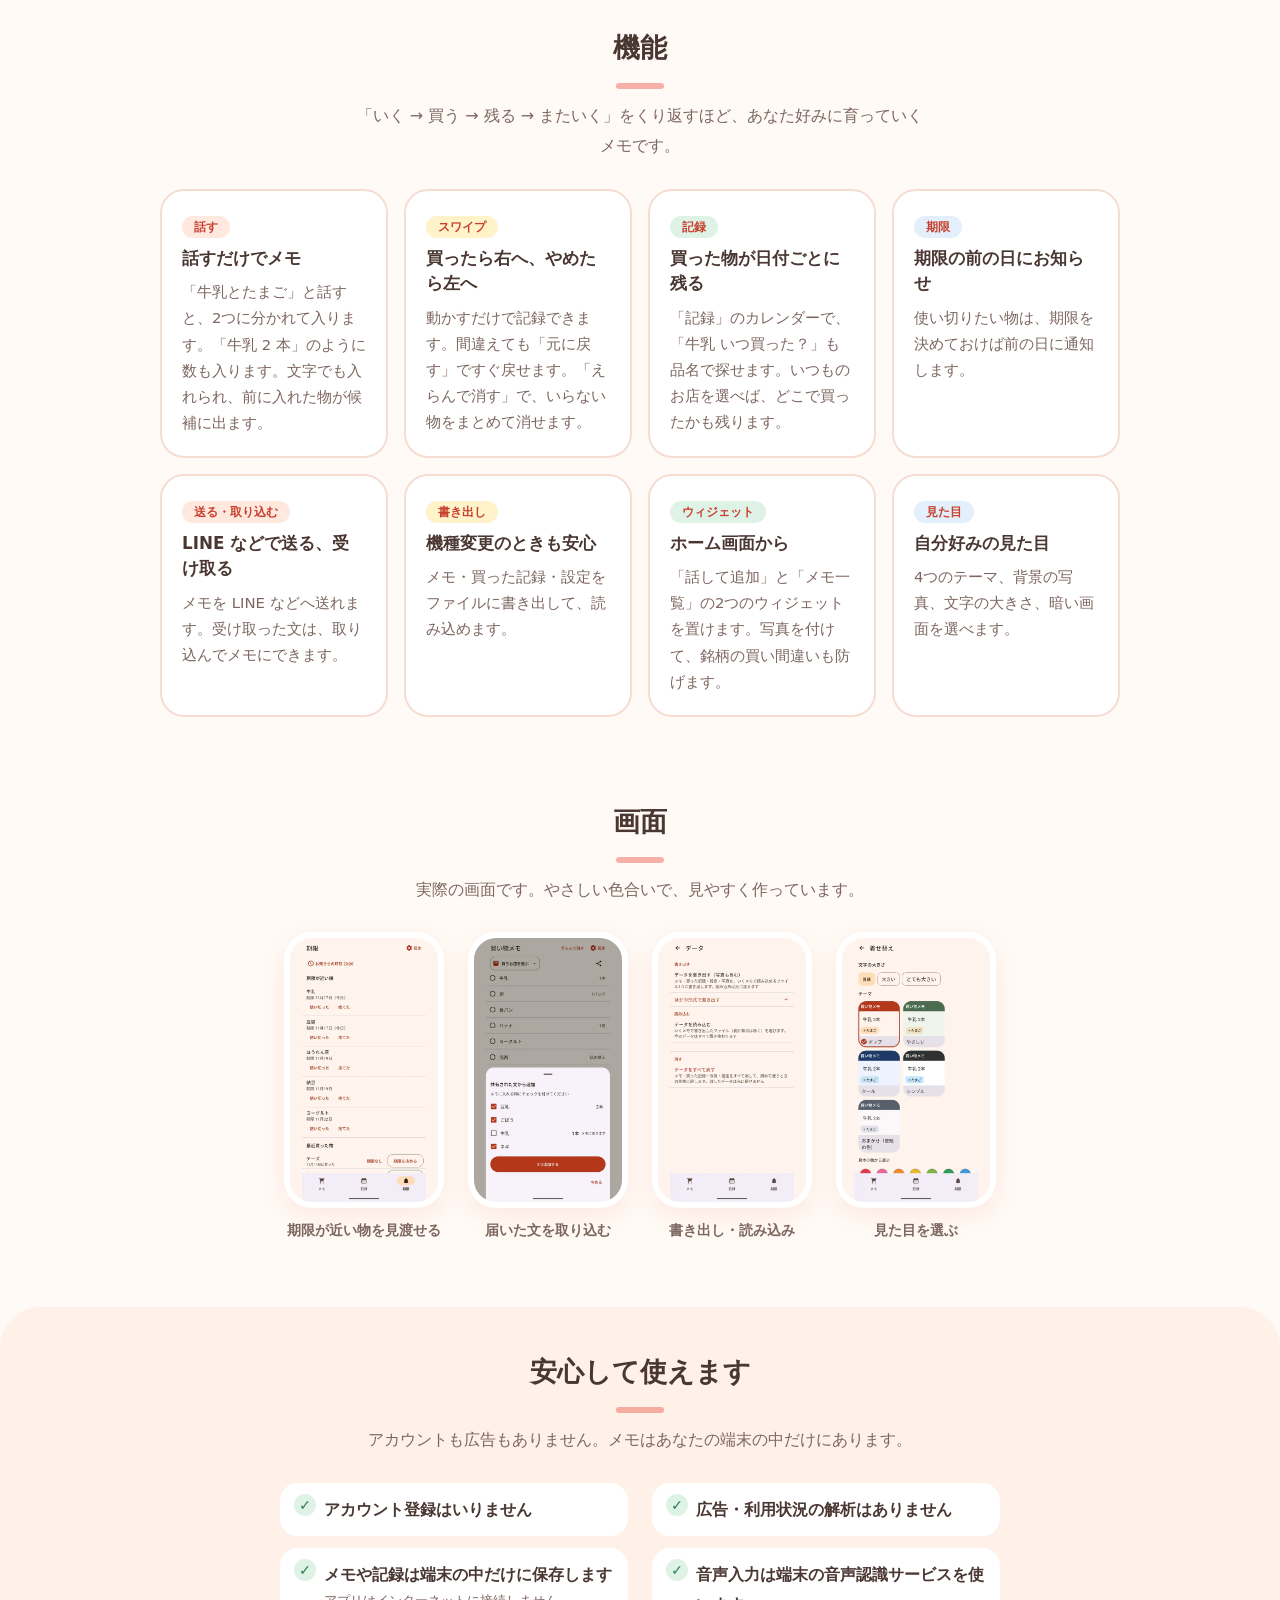
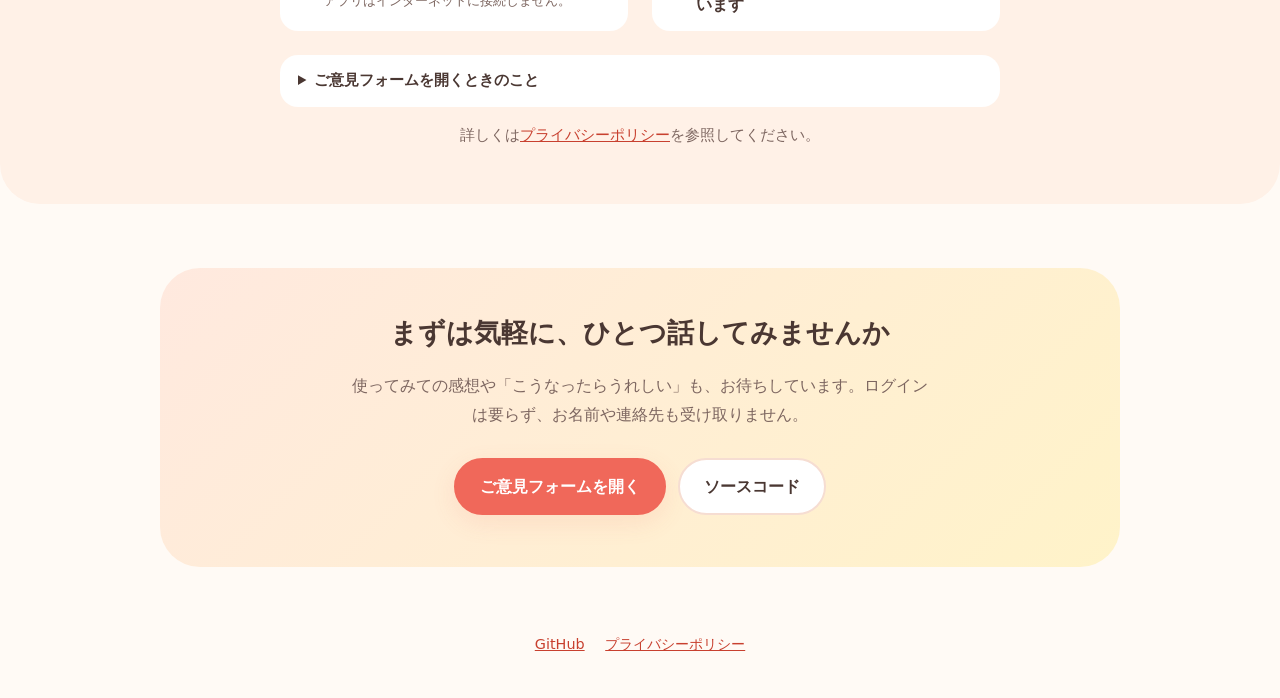
==== commit d69d028e: "docs: 📝 紹介ページの Play 表示をクローズドテストの実態に戻す BL-221 BL-246  クローズドテストの公開を製品版の公開と取り違え、紹介ページを製品版のリンクと status r" ====
--- a/site/index.html
+++ b/site/index.html
@@ -49,7 +49,7 @@
           その記録が、次にいくときの「いつもの」になります。
         </p>
         <div class="actions">
-          <a class="button primary" href="https://play.google.com/store/apps/details?id=com.ikumemo.mobile">Google Play で入手</a>
+          <a class="button primary" href="https://github.com/filderschoice/ikumemo/blob/main/docs/CLOSED_TEST.md">クローズドテストに参加する</a>
           <a class="button" href="https://github.com/filderschoice/ikumemo">ソースコード</a>
           <a class="button" href="feedback/">ご意見・ご要望</a>
         </div>
@@ -58,7 +58,7 @@
           <li>アカウント登録なし</li>
           <li>端末の中だけに保存</li>
         </ul>
-        <p class="meta">Android ・ Apache License 2.0</p>
+        <p class="meta">いまは Google Play のクローズドテスト中です（製品版の公開前）。Android ・ Apache License 2.0</p>
         </div>
         <div class="hero-shot">
           <img class="shot" src="assets/screenshots/memo.webp" alt="買い物メモの画面。牛乳・卵・食パンなどの品目が並び、下に「話して追加」のボタンがある" width="540" height="960">
